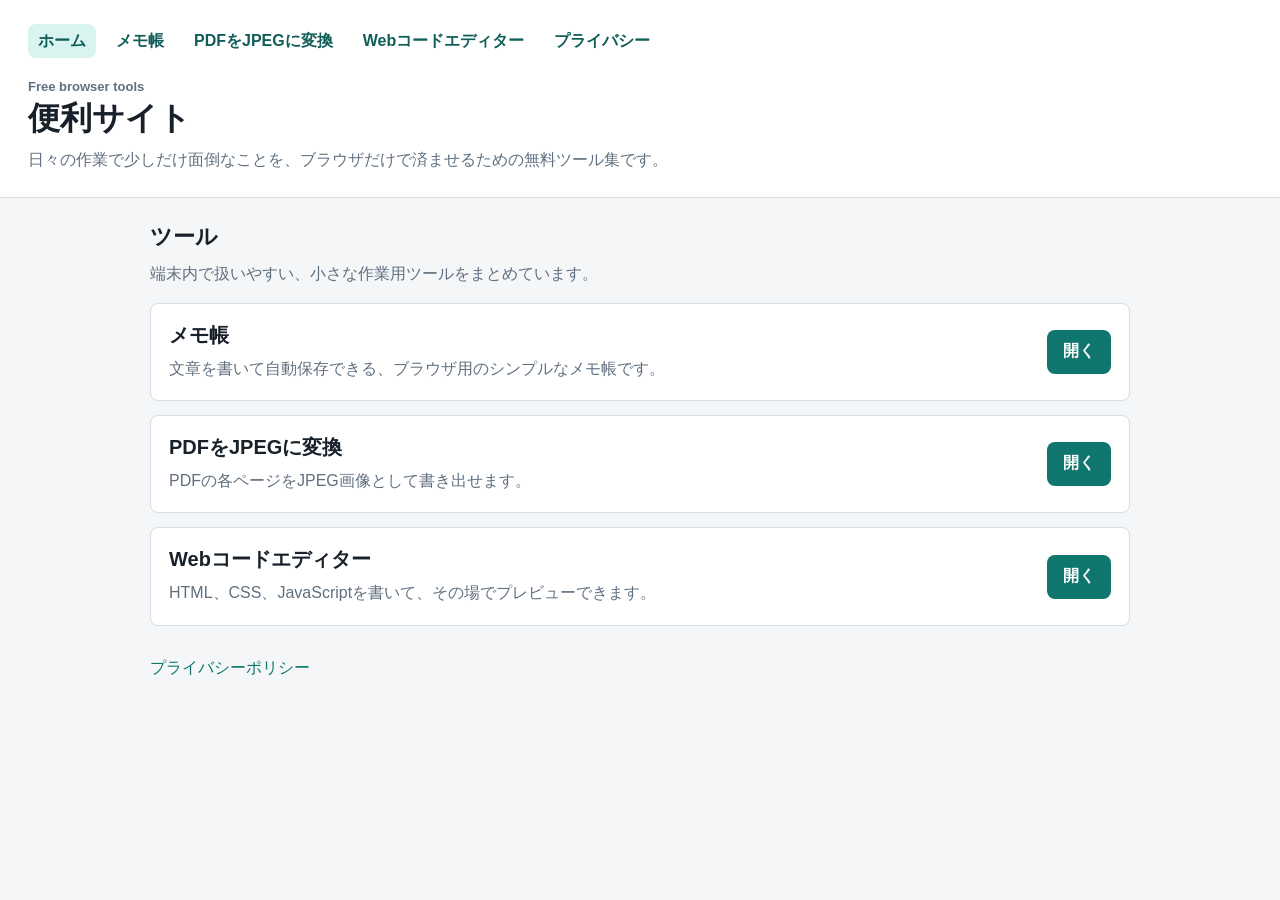
==== index.html @ e716a72b "Improve site tools and add code editor" ====
﻿<!doctype html>
<html lang="ja">
<head>
  <meta charset="UTF-8" />
  <meta name="viewport" content="width=device-width, initial-scale=1.0" />
  <title>便利サイト | ブラウザで使える無料ツール集</title>
  <meta name="description" content="メモ帳、PDFをJPEGに変換、Webコードエディターをブラウザだけで使える無料サイトです。入力した内容やPDFは端末内で処理されます。" />
  <meta name="robots" content="index, follow" />
  <link rel="canonical" href="https://convenientfunction.com/" />

  <meta property="og:title" content="便利サイト | ブラウザで使える無料ツール集" />
  <meta property="og:description" content="自動保存メモ帳、PDFからJPEGへの変換、Webコードエディターをブラウザで手軽に使えます。" />
  <meta property="og:type" content="website" />
  <meta property="og:url" content="https://convenientfunction.com/" />
  <meta property="og:site_name" content="便利サイト" />
  <meta name="twitter:card" content="summary" />
  <meta name="theme-color" content="#0f766e" />

  <link rel="stylesheet" href="style.css" />
  <script async src="https://pagead2.googlesyndication.com/pagead/js/adsbygoogle.js?client=ca-pub-6659521652915815"
     crossorigin="anonymous"></script>

  <script type="application/ld+json">
  {
    "@context": "https://schema.org",
    "@type": "WebSite",
    "name": "便利サイト",
    "url": "https://convenientfunction.com/",
    "inLanguage": "ja",
    "description": "ブラウザで使える無料ツール集です。"
  }
  </script>
  <script type="application/ld+json">
  {
    "@context": "https://schema.org",
    "@type": "ItemList",
    "name": "便利サイトのツール",
    "itemListElement": [
      {
        "@type": "ListItem",
        "position": 1,
        "url": "https://convenientfunction.com/memo/",
        "name": "メモ帳"
      },
      {
        "@type": "ListItem",
        "position": 2,
        "url": "https://convenientfunction.com/pdf-to-jpeg.html",
        "name": "PDFをJPEGに変換"
      },
      {
        "@type": "ListItem",
        "position": 3,
        "url": "https://convenientfunction.com/code-editor.html",
        "name": "Webコードエディター"
      }
    ]
  }
  </script>
</head>
<body class="home-page">
  <aside class="ad-slot ad-rail ad-rail-left" aria-label="広告"></aside>
  <aside class="ad-slot ad-rail ad-rail-right" aria-label="広告"></aside>

  <header class="site-header">
    <nav class="site-nav" aria-label="主要ナビゲーション">
      <a href="./" aria-current="page">ホーム</a>
      <a href="memo/">メモ帳</a>
      <a href="pdf-to-jpeg.html">PDFをJPEGに変換</a>
      <a href="code-editor.html">Webコードエディター</a>
      <a href="privacy.html">プライバシー</a>
    </nav>

    <div class="ad-slot ad-top home-top-ad" aria-label="広告"></div>

    <div class="site-heading">
      <p class="eyebrow">Free browser tools</p>
      <h1>便利サイト</h1>
      <p>日々の作業で少しだけ面倒なことを、ブラウザだけで済ませるための無料ツール集です。</p>
    </div>
  </header>

  <main class="home-main">
    <section class="tool-list" aria-labelledby="tool-list-heading">
      <div class="section-heading">
        <h2 id="tool-list-heading">ツール</h2>
        <p>端末内で扱いやすい、小さな作業用ツールをまとめています。</p>
      </div>

      <article class="tool-card">
        <div>
          <h3>メモ帳</h3>
          <p>文章を書いて自動保存できる、ブラウザ用のシンプルなメモ帳です。</p>
        </div>
        <a class="button-link" href="memo/">開く</a>
      </article>

      <article class="tool-card">
        <div>
          <h3>PDFをJPEGに変換</h3>
          <p>PDFの各ページをJPEG画像として書き出せます。</p>
        </div>
        <a class="button-link" href="pdf-to-jpeg.html">開く</a>
      </article>

      <article class="tool-card">
        <div>
          <h3>Webコードエディター</h3>
          <p>HTML、CSS、JavaScriptを書いて、その場でプレビューできます。</p>
        </div>
        <a class="button-link" href="code-editor.html">開く</a>
      </article>
    </section>
  </main>

  <footer class="site-footer">
    <a href="privacy.html">プライバシーポリシー</a>
  </footer>
</body>
</html>
---- style.css ----
﻿* {
  box-sizing: border-box;
}

:root {
  color-scheme: light;
  --bg: #f4f6f8;
  --surface: #ffffff;
  --surface-soft: #f8fafc;
  --text: #18202a;
  --muted: #607080;
  --line: #d7dee8;
  --accent: #0f766e;
  --accent-dark: #115e59;
  --accent-soft: #d9f3ee;
  --danger: #b42318;
  --danger-dark: #8f1d14;
  --focus: rgba(15, 118, 110, 0.18);
}

body {
  margin: 0;
  min-height: 100vh;
  font-family: "Segoe UI", "Yu Gothic UI", "Hiragino Kaku Gothic ProN", Meiryo, sans-serif;
  color: var(--text);
  background: var(--bg);
  letter-spacing: 0;
}

a {
  color: var(--accent);
  text-decoration: none;
}

a:hover {
  text-decoration: underline;
}

button,
select,
input {
  font: inherit;
}

button,
.button-link {
  min-height: 44px;
  border: none;
  border-radius: 8px;
  padding: 11px 16px;
  cursor: pointer;
  background: var(--accent);
  color: #ffffff;
  font-weight: 700;
  transition: background 0.2s, transform 0.2s;
}

button:hover,
.button-link:hover {
  background: var(--accent-dark);
  transform: translateY(-1px);
  text-decoration: none;
}

button:disabled {
  background: #a8b3bd;
  cursor: not-allowed;
  transform: none;
}

button.delete {
  background: var(--danger);
}

button.delete:hover {
  background: var(--danger-dark);
}

button.delete:disabled {
  background: #c8b6b3;
}

select,
input,
.editor {
  width: 100%;
  border: 1px solid var(--line);
  border-radius: 8px;
  background: #ffffff;
  color: var(--text);
  outline: none;
}

select {
  padding: 11px 12px;
  cursor: pointer;
}

input {
  padding: 13px 14px;
  font-size: 20px;
  font-weight: 700;
}

input:focus,
.editor:focus,
select:focus,
button:focus-visible,
a:focus-visible {
  outline: none;
  border-color: var(--accent);
  box-shadow: 0 0 0 3px var(--focus);
}

.sr-only {
  position: absolute;
  width: 1px;
  height: 1px;
  padding: 0;
  margin: -1px;
  overflow: hidden;
  clip: rect(0, 0, 0, 0);
  white-space: nowrap;
  border: 0;
}

.site-header {
  padding: 24px 28px;
  background: var(--surface);
  border-bottom: 1px solid var(--line);
}

.site-header.compact {
  padding-bottom: 20px;
}

.site-nav {
  display: flex;
  flex-wrap: wrap;
  gap: 10px;
  margin-bottom: 18px;
}

.site-nav a {
  display: inline-flex;
  align-items: center;
  min-height: 34px;
  border-radius: 8px;
  padding: 6px 10px;
  color: var(--accent-dark);
  font-weight: 700;
}

.site-nav a[aria-current="page"] {
  background: var(--accent-soft);
}

.site-heading {
  max-width: 820px;
}

.eyebrow {
  margin: 0 0 6px;
  color: #4f46e5;
  font-size: 13px;
  font-weight: 700;
}

.site-heading h1 {
  margin: 0 0 8px;
  font-size: 32px;
  line-height: 1.25;
}

.site-heading p {
  margin: 0;
  color: var(--muted);
  line-height: 1.7;
}

.home-main,
.content-main,
.converter-main {
  width: min(980px, calc(100% - 32px));
  margin: 24px auto;
}

.home-main,
.converter-main {
  display: grid;
  gap: 18px;
}

.tool-list {
  display: grid;
  gap: 14px;
}

.section-heading h2,
.panel h2,
.text-section h2 {
  margin: 0 0 8px;
  font-size: 22px;
}

.section-heading p,
.text-section p {
  margin: 0;
  color: var(--muted);
  line-height: 1.8;
}

.tool-card,
.panel,
.result-card,
.text-section {
  border: 1px solid var(--line);
  border-radius: 8px;
  background: var(--surface);
  padding: 18px;
}

.tool-card {
  display: grid;
  grid-template-columns: minmax(0, 1fr) auto;
  gap: 16px;
  align-items: center;
}

.tool-card h3 {
  margin: 0 0 6px;
  font-size: 20px;
}

.tool-card p {
  margin: 0;
  color: var(--muted);
  line-height: 1.7;
}

.site-footer {
  width: min(980px, calc(100% - 32px));
  margin: 0 auto;
  padding: 8px 0 28px;
  color: var(--muted);
}

.memo-page {
  display: grid;
  grid-template-columns: 320px minmax(0, 1fr);
  grid-template-rows: auto 1fr;
}

.memo-page .site-header {
  grid-column: 1 / -1;
}

.memo-sidebar {
  background: var(--surface);
  border-right: 1px solid var(--line);
  padding: 20px;
  overflow-y: auto;
}

.memo-main {
  padding: 28px;
  display: flex;
  flex-direction: column;
  gap: 14px;
  background: var(--surface-soft);
}

.app-title {
  margin: 0 0 18px;
  font-size: 24px;
}

.memo-sidebar h3 {
  margin: 22px 0 8px;
  font-size: 14px;
  color: var(--muted);
}

.side-actions,
.toolbar,
.actions,
.top-row {
  display: flex;
  align-items: center;
  gap: 10px;
}

.side-actions {
  flex-direction: column;
  align-items: stretch;
}

.top-row {
  align-items: stretch;
}

.top-row input {
  flex: 1;
}

.top-row select {
  width: 180px;
}

.folder,
.note {
  padding: 12px;
  border-radius: 8px;
  cursor: pointer;
  margin-top: 8px;
  background: #f1f5f9;
  border: 1px solid transparent;
  transition: background 0.2s, border-color 0.2s;
}

.folder:hover,
.note:hover {
  background: #e7eef6;
}

.folder.active,
.note.active {
  background: var(--accent-soft);
  border-color: var(--accent);
  font-weight: 700;
}

.note-header {
  display: flex;
  align-items: center;
  justify-content: space-between;
  gap: 8px;
}

.note-title {
  flex: 1;
  min-width: 0;
  font-weight: 700;
  overflow: hidden;
  text-overflow: ellipsis;
  white-space: nowrap;
}

.note-folder-select {
  width: 110px;
  flex-shrink: 0;
  min-height: 32px;
  padding: 6px 8px;
  font-size: 12px;
}

.editor {
  flex: 1;
  min-height: 400px;
  padding: 14px;
  font-size: 16px;
  line-height: 1.8;
  overflow-y: auto;
}

.editor:empty::before {
  content: attr(data-placeholder);
  color: #93a0ad;
}

.editor img {
  display: block;
  max-width: 100%;
  max-height: 320px;
  margin: 12px 0;
  border-radius: 8px;
  border: 1px solid var(--line);
}

.counter,
#status,
.status {
  color: var(--muted);
  font-size: 14px;
}

.counter {
  margin: 0;
  text-align: right;
}

.converter-panel {
  display: grid;
  gap: 14px;
}

.drop-area {
  display: grid;
  place-items: center;
  min-height: 190px;
  border: 2px dashed #8abbb5;
  border-radius: 8px;
  background: #f8fafc;
  text-align: center;
  padding: 24px;
  transition: background 0.2s, border-color 0.2s;
}

.drop-area.dragover {
  background: var(--accent-soft);
  border-color: var(--accent);
}

.drop-area strong {
  display: block;
  margin-bottom: 8px;
  font-size: 20px;
}

.drop-area span {
  color: var(--muted);
  line-height: 1.7;
}

input[type="file"] {
  display: none;
}

.controls {
  display: grid;
  grid-template-columns: repeat(3, minmax(0, 1fr));
  gap: 12px;
}

.controls label {
  display: grid;
  gap: 6px;
  color: var(--muted);
  font-weight: 700;
}

.status {
  margin: 0;
  line-height: 1.7;
}

.results {
  display: grid;
  gap: 14px;
}

.result-card {
  display: grid;
  grid-template-columns: 160px minmax(0, 1fr) auto;
  align-items: center;
  gap: 16px;
}

.result-card img {
  width: 160px;
  max-height: 220px;
  object-fit: contain;
  border: 1px solid var(--line);
  border-radius: 8px;
  background: var(--surface-soft);
}

.result-card h2 {
  margin: 0 0 6px;
  font-size: 18px;
}

.result-card p {
  margin: 0;
  color: var(--muted);
  font-size: 14px;
  line-height: 1.6;
}

.download-all {
  justify-self: start;
}

canvas {
  display: none;
}

.content-main {
  display: grid;
  gap: 14px;
}

.text-section p + p {
  margin-top: 10px;
}

.code-editor-main {
  width: min(1440px, calc(100% - 32px));
  min-height: calc(100vh - 190px);
  margin: 24px auto;
  display: grid;
  grid-template-columns: minmax(420px, 0.95fr) minmax(420px, 1.05fr);
  gap: 16px;
}

.code-workspace,
.preview-panel {
  min-width: 0;
}

.code-toolbar,
.preview-toolbar,
.console-header {
  display: flex;
  align-items: center;
  justify-content: space-between;
  gap: 12px;
}

.code-toolbar {
  margin-bottom: 12px;
  border: 1px solid var(--line);
  border-radius: 8px;
  background: var(--surface);
  padding: 12px;
}

.toggle-control {
  display: inline-flex;
  align-items: center;
  gap: 8px;
  min-height: 40px;
  color: var(--muted);
  font-weight: 700;
}

.toggle-control input {
  width: auto;
}

.code-actions {
  display: flex;
  flex-wrap: wrap;
  gap: 8px;
  justify-content: flex-end;
}

.secondary-button {
  background: #e2e8f0;
  color: var(--text);
}

.secondary-button:hover {
  background: #cbd5e1;
}

.code-editor-grid {
  display: grid;
  grid-template-rows: repeat(3, minmax(180px, 1fr));
  gap: 12px;
  min-height: 620px;
  height: calc(100vh - 280px);
}

.code-panel,
.preview-panel,
.console-panel {
  border: 1px solid var(--line);
  border-radius: 8px;
  background: var(--surface);
}

.code-panel,
.preview-panel {
  display: flex;
  min-height: 0;
  overflow: hidden;
}

.code-panel {
  flex-direction: column;
}

.code-panel-header {
  min-height: 40px;
  border-bottom: 1px solid var(--line);
  background: var(--surface-soft);
  padding: 9px 12px;
}

.code-panel-header h2,
.preview-toolbar h2,
.console-header h3 {
  margin: 0;
  font-size: 15px;
}

.html-accent {
  border-left: 5px solid #e34c26;
}

.css-accent {
  border-left: 5px solid #264de4;
}

.js-accent {
  border-left: 5px solid #f0db4f;
}

.code-panel textarea {
  flex: 1;
  width: 100%;
  min-height: 0;
  border: none;
  outline: none;
  resize: none;
  padding: 14px;
  background: #0f172a;
  color: #e2e8f0;
  font-family: "SFMono-Regular", Consolas, "Liberation Mono", monospace;
  font-size: 14px;
  line-height: 1.6;
  tab-size: 2;
}

.preview-panel {
  flex-direction: column;
}

.preview-toolbar {
  min-height: 52px;
  border-bottom: 1px solid var(--line);
  background: var(--surface);
  padding: 10px 12px;
}

.preview-actions {
  display: flex;
  align-items: center;
  gap: 10px;
}

.editor-status {
  color: var(--muted);
  font-size: 14px;
}

.preview-panel iframe {
  flex: 1;
  width: 100%;
  min-height: 360px;
  border: none;
  background: #ffffff;
}

.console-panel {
  margin: 12px;
  overflow: hidden;
}

.console-header {
  min-height: 42px;
  border-bottom: 1px solid var(--line);
  background: var(--surface-soft);
  padding: 8px 10px;
}

.console-header button {
  min-height: 34px;
  padding: 7px 12px;
}

#consoleOutput {
  min-height: 96px;
  max-height: 160px;
  margin: 0;
  overflow: auto;
  padding: 12px;
  background: #0f172a;
  color: #dbeafe;
  font-family: "SFMono-Regular", Consolas, "Liberation Mono", monospace;
  font-size: 13px;
  line-height: 1.6;
  white-space: pre-wrap;
}

@media (max-width: 1080px) {
  .code-editor-main {
    grid-template-columns: 1fr;
  }

  .code-editor-grid {
    height: auto;
    min-height: 0;
    grid-template-rows: repeat(3, 250px);
  }

  .preview-panel {
    min-height: 560px;
  }
}


.ad-slot {
  display: block;
  overflow: hidden;
  background: transparent;
}

.ad-top {
  min-height: 90px;
}

.home-top-ad {
  display: none;
}

.ad-rail {
  display: none;
}

.memo-bottom-ad {
  width: min(970px, 100%);
  min-height: 90px;
  margin: 8px auto 0;
}

@media (min-width: 1180px) {
  .site-header {
    position: relative;
  }

  .home-top-ad {
    display: block;
    position: absolute;
    top: 14px;
    left: min(50vw, 820px);
    width: min(728px, calc(100vw - min(50vw, 820px) - 28px));
    height: 90px;
  }
}

@media (min-width: 1560px) {
  .home-page .ad-rail,
  .tool-page .ad-rail {
    display: block;
    position: fixed;
    top: 292px;
    bottom: 24px;
    width: clamp(180px, calc((100vw - 1080px) / 2 - 40px), 300px);
  }

  .ad-rail-left {
    left: 24px;
  }

  .ad-rail-right {
    right: 24px;
  }
}

@media (max-width: 760px) {
  .site-header {
    padding: 20px 16px;
  }

  .site-heading h1 {
    font-size: 26px;
  }

  .tool-card {
    grid-template-columns: 1fr;
    align-items: stretch;
  }

  .button-link {
    display: inline-flex;
    align-items: center;
    justify-content: center;
  }

  .memo-page {
    grid-template-columns: 1fr;
    grid-template-rows: auto 300px 1fr;
  }

  .memo-sidebar {
    border-right: none;
    border-bottom: 1px solid var(--line);
  }

  .memo-main {
    padding: 16px;
  }

  .top-row,
  .toolbar,
  .actions {
    flex-direction: column;
    align-items: stretch;
  }

  .top-row select,
  .note-folder-select {
    width: 100%;
  }

  .controls {
    grid-template-columns: 1fr;
  }

  .result-card {
    grid-template-columns: 1fr;
  }

  .result-card img {
    width: 100%;
  }

  .code-editor-main {
    width: min(100% - 24px, 100%);
    margin: 16px auto;
  }

  .code-toolbar,
  .preview-toolbar,
  .console-header {
    align-items: stretch;
    flex-direction: column;
  }

  .code-actions,
  .preview-actions {
    display: grid;
    grid-template-columns: 1fr 1fr;
    width: 100%;
  }

  .toggle-control,
  .editor-status {
    width: 100%;
  }

  .code-editor-grid {
    grid-template-rows: repeat(3, 240px);
  }

  .preview-panel {
    min-height: 520px;
  }
}
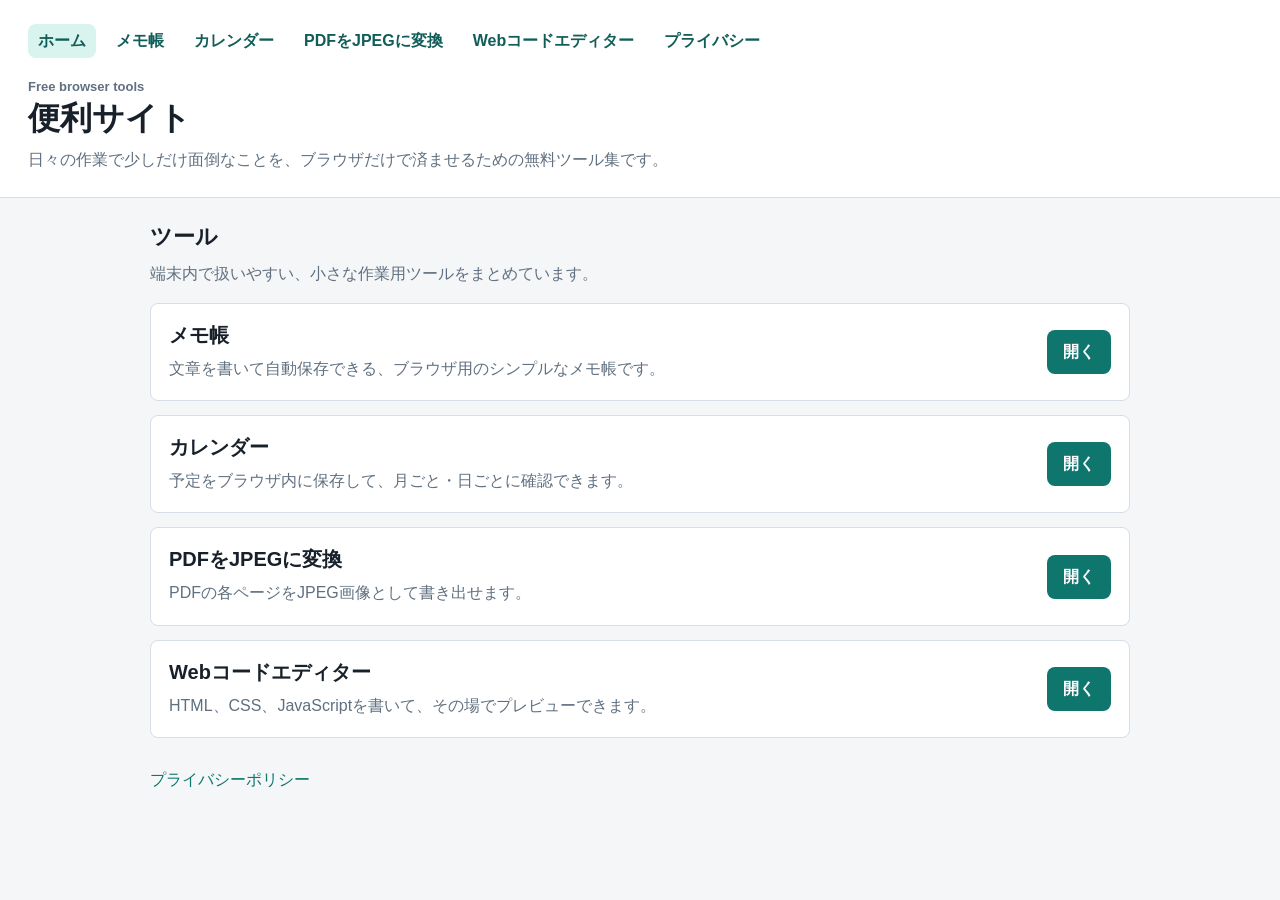
==== commit 1911d790: "Add browser calendar tool" ====
--- a/index.html
+++ b/index.html
@@ -4,12 +4,12 @@
   <meta charset="UTF-8" />
   <meta name="viewport" content="width=device-width, initial-scale=1.0" />
   <title>便利サイト | ブラウザで使える無料ツール集</title>
-  <meta name="description" content="メモ帳、PDFをJPEGに変換、Webコードエディターをブラウザだけで使える無料サイトです。入力した内容やPDFは端末内で処理されます。" />
+  <meta name="description" content="メモ帳、カレンダー、PDFをJPEGに変換、Webコードエディターをブラウザだけで使える無料サイトです。入力した内容やPDFは端末内で処理されます。" />
   <meta name="robots" content="index, follow" />
   <link rel="canonical" href="https://convenientfunction.com/" />
 
   <meta property="og:title" content="便利サイト | ブラウザで使える無料ツール集" />
-  <meta property="og:description" content="自動保存メモ帳、PDFからJPEGへの変換、Webコードエディターをブラウザで手軽に使えます。" />
+  <meta property="og:description" content="自動保存メモ帳、予定カレンダー、PDFからJPEGへの変換、Webコードエディターをブラウザで手軽に使えます。" />
   <meta property="og:type" content="website" />
   <meta property="og:url" content="https://convenientfunction.com/" />
   <meta property="og:site_name" content="便利サイト" />
@@ -45,12 +45,18 @@
       {
         "@type": "ListItem",
         "position": 2,
+        "url": "https://convenientfunction.com/calendar.html",
+        "name": "カレンダー"
+      },
+      {
+        "@type": "ListItem",
+        "position": 3,
         "url": "https://convenientfunction.com/pdf-to-jpeg.html",
         "name": "PDFをJPEGに変換"
       },
       {
         "@type": "ListItem",
-        "position": 3,
+        "position": 4,
         "url": "https://convenientfunction.com/code-editor.html",
         "name": "Webコードエディター"
       }
@@ -66,6 +72,7 @@
     <nav class="site-nav" aria-label="主要ナビゲーション">
       <a href="./" aria-current="page">ホーム</a>
       <a href="memo/">メモ帳</a>
+      <a href="calendar.html">カレンダー</a>
       <a href="pdf-to-jpeg.html">PDFをJPEGに変換</a>
       <a href="code-editor.html">Webコードエディター</a>
       <a href="privacy.html">プライバシー</a>
@@ -97,6 +104,14 @@
 
       <article class="tool-card">
         <div>
+          <h3>カレンダー</h3>
+          <p>予定をブラウザ内に保存して、月ごと・日ごとに確認できます。</p>
+        </div>
+        <a class="button-link" href="calendar.html">開く</a>
+      </article>
+
+      <article class="tool-card">
+        <div>
           <h3>PDFをJPEGに変換</h3>
           <p>PDFの各ページをJPEG画像として書き出せます。</p>
         </div>
--- a/style.css
+++ b/style.css
@@ -1,5 +1,9 @@
-﻿* {
+* {
   box-sizing: border-box;
+}
+
+html {
+  -webkit-text-size-adjust: 100%;
 }
 
 :root {
@@ -25,6 +29,7 @@
   color: var(--text);
   background: var(--bg);
   letter-spacing: 0;
+  overflow-x: hidden;
 }
 
 a {
@@ -40,6 +45,7 @@
 select,
 input {
   font: inherit;
+  min-width: 0;
 }
 
 button,
@@ -52,6 +58,8 @@
   background: var(--accent);
   color: #ffffff;
   font-weight: 700;
+  line-height: 1.35;
+  text-align: center;
   transition: background 0.2s, transform 0.2s;
 }
 
@@ -180,13 +188,15 @@
 
 .home-main,
 .content-main,
-.converter-main {
+.converter-main,
+.calendar-main {
   width: min(980px, calc(100% - 32px));
   margin: 24px auto;
 }
 
 .home-main,
-.converter-main {
+.converter-main,
+.calendar-main {
   display: grid;
   gap: 18px;
 }
@@ -288,6 +298,10 @@
   display: flex;
   align-items: center;
   gap: 10px;
+}
+
+.toolbar {
+  flex-wrap: wrap;
 }
 
 .side-actions {
@@ -377,6 +391,24 @@
   border: 1px solid var(--line);
 }
 
+.memo-safety-note {
+  border: 1px solid #f0c36d;
+  border-radius: 8px;
+  background: #fff8e7;
+  color: #4d3b10;
+  padding: 12px 14px;
+}
+
+.memo-safety-note strong {
+  display: block;
+  margin-bottom: 4px;
+}
+
+.memo-safety-note p {
+  margin: 0;
+  line-height: 1.7;
+}
+
 .counter,
 #status,
 .status {
@@ -439,6 +471,23 @@
   font-weight: 700;
 }
 
+.button-row {
+  display: grid;
+  grid-template-columns: minmax(0, 1fr) auto;
+  gap: 8px;
+}
+
+.button-row button {
+  width: 100%;
+}
+
+.tool-note {
+  margin: -2px 0 0;
+  color: var(--muted);
+  font-size: 14px;
+  line-height: 1.7;
+}
+
 .status {
   margin: 0;
   line-height: 1.7;
@@ -492,6 +541,205 @@
 
 .text-section p + p {
   margin-top: 10px;
+}
+
+.calendar-panel,
+.day-panel {
+  display: grid;
+  gap: 14px;
+}
+
+.calendar-toolbar,
+.day-panel-header {
+  display: flex;
+  align-items: center;
+  justify-content: space-between;
+  gap: 14px;
+}
+
+.calendar-toolbar h2,
+.day-panel-header h2 {
+  margin: 0;
+}
+
+.calendar-nav-actions,
+.event-actions {
+  display: flex;
+  flex-wrap: wrap;
+  gap: 8px;
+  justify-content: flex-end;
+}
+
+.calendar-grid {
+  display: grid;
+  grid-template-columns: repeat(7, minmax(0, 1fr));
+}
+
+.calendar-weekdays {
+  border: 1px solid var(--line);
+  border-bottom: none;
+  border-radius: 8px 8px 0 0;
+  overflow: hidden;
+  background: var(--surface-soft);
+}
+
+.calendar-weekdays div {
+  min-height: 38px;
+  padding: 10px 6px;
+  color: var(--muted);
+  font-size: 13px;
+  font-weight: 700;
+  text-align: center;
+}
+
+.calendar-days {
+  border-top: 1px solid var(--line);
+  border-left: 1px solid var(--line);
+}
+
+.calendar-day {
+  position: relative;
+  display: grid;
+  align-content: start;
+  gap: 8px;
+  min-height: 96px;
+  border: none;
+  border-right: 1px solid var(--line);
+  border-bottom: 1px solid var(--line);
+  border-radius: 0;
+  background: #ffffff;
+  color: var(--text);
+  padding: 10px;
+  text-align: left;
+  transform: none;
+}
+
+.calendar-day:hover {
+  background: #eef7f5;
+  transform: none;
+}
+
+.calendar-day.empty {
+  background: var(--surface-soft);
+  cursor: default;
+}
+
+.calendar-day.today {
+  background: #ecfeff;
+}
+
+.calendar-day.selected {
+  outline: 3px solid var(--focus);
+  outline-offset: -3px;
+  background: var(--accent-soft);
+}
+
+.calendar-day-number {
+  font-size: 18px;
+  font-weight: 800;
+}
+
+.calendar-event-marker {
+  min-height: 20px;
+  width: max-content;
+  max-width: 100%;
+  border-radius: 999px;
+  background: #dbeafe;
+  color: #1e3a8a;
+  padding: 2px 8px;
+  font-size: 12px;
+  font-weight: 700;
+  overflow: hidden;
+  text-overflow: ellipsis;
+  white-space: nowrap;
+}
+
+.event-form {
+  display: grid;
+  grid-template-columns: minmax(140px, 0.8fr) minmax(120px, 0.6fr) minmax(220px, 1.4fr) minmax(140px, 0.8fr);
+  gap: 12px;
+}
+
+.event-form label {
+  display: grid;
+  gap: 6px;
+  color: var(--muted);
+  font-weight: 700;
+}
+
+.event-form textarea {
+  width: 100%;
+  min-height: 96px;
+  border: 1px solid var(--line);
+  border-radius: 8px;
+  padding: 12px 14px;
+  color: var(--text);
+  font: inherit;
+  resize: vertical;
+  outline: none;
+}
+
+.event-form textarea:focus {
+  border-color: var(--accent);
+  box-shadow: 0 0 0 3px var(--focus);
+}
+
+.event-note-field,
+.event-actions {
+  grid-column: 1 / -1;
+}
+
+.event-list {
+  display: grid;
+  gap: 10px;
+}
+
+.empty-events {
+  margin: 0;
+  color: var(--muted);
+  line-height: 1.7;
+}
+
+.event-item {
+  display: grid;
+  grid-template-columns: minmax(0, 1fr) auto;
+  gap: 12px;
+  align-items: center;
+  border: 1px solid var(--line);
+  border-left: 5px solid var(--accent);
+  border-radius: 8px;
+  background: var(--surface-soft);
+  padding: 12px;
+}
+
+.event-item.personal {
+  border-left-color: #4f46e5;
+}
+
+.event-item.important {
+  border-left-color: var(--danger);
+}
+
+.event-item.other {
+  border-left-color: #64748b;
+}
+
+.event-item h3 {
+  margin: 0 0 4px;
+  font-size: 17px;
+  overflow-wrap: anywhere;
+}
+
+.event-item p {
+  margin: 0;
+  color: var(--muted);
+  font-size: 14px;
+  line-height: 1.6;
+}
+
+.event-note {
+  margin-top: 6px !important;
+  overflow-wrap: anywhere;
 }
 
 .code-editor-main {
@@ -764,13 +1012,83 @@
     padding: 20px 16px;
   }
 
+  .site-nav {
+    gap: 8px;
+    margin-bottom: 14px;
+  }
+
+  .site-nav a {
+    flex: 1 1 calc(50% - 8px);
+    justify-content: center;
+    min-height: 40px;
+    padding: 7px 9px;
+    text-align: center;
+  }
+
   .site-heading h1 {
     font-size: 26px;
+  }
+
+  .home-main,
+  .content-main,
+  .converter-main,
+  .calendar-main,
+  .site-footer {
+    width: min(100% - 24px, 980px);
+    margin-top: 16px;
+  }
+
+  .tool-card,
+  .panel,
+  .result-card,
+  .text-section {
+    padding: 16px;
   }
 
   .tool-card {
     grid-template-columns: 1fr;
     align-items: stretch;
+  }
+
+  .calendar-toolbar,
+  .day-panel-header {
+    align-items: stretch;
+    flex-direction: column;
+  }
+
+  .calendar-nav-actions,
+  .event-actions {
+    display: grid;
+    grid-template-columns: repeat(3, minmax(0, 1fr));
+    width: 100%;
+  }
+
+  .calendar-day {
+    min-height: 76px;
+    padding: 8px;
+  }
+
+  .calendar-day-number {
+    font-size: 16px;
+  }
+
+  .calendar-event-marker {
+    padding-inline: 6px;
+    font-size: 11px;
+  }
+
+  .event-form {
+    grid-template-columns: 1fr 1fr;
+  }
+
+  .event-form label:nth-child(3),
+  .event-note-field,
+  .event-actions {
+    grid-column: 1 / -1;
+  }
+
+  .event-item {
+    grid-template-columns: 1fr;
   }
 
   .button-link {
@@ -781,16 +1099,26 @@
 
   .memo-page {
     grid-template-columns: 1fr;
-    grid-template-rows: auto 300px 1fr;
+    grid-template-rows: auto minmax(220px, 32vh) 1fr;
   }
 
   .memo-sidebar {
     border-right: none;
     border-bottom: 1px solid var(--line);
+    padding: 16px;
   }
 
   .memo-main {
     padding: 16px;
+  }
+
+  .app-title {
+    margin-bottom: 12px;
+    font-size: 22px;
+  }
+
+  .memo-sidebar h3 {
+    margin-top: 16px;
   }
 
   .top-row,
@@ -805,15 +1133,40 @@
     width: 100%;
   }
 
+  .editor {
+    min-height: 46vh;
+  }
+
+  .counter {
+    text-align: left;
+  }
+
   .controls {
     grid-template-columns: 1fr;
   }
 
+  .drop-area {
+    min-height: 160px;
+    padding: 20px;
+  }
+
+  .button-row {
+    grid-template-columns: 1fr;
+  }
+
+  .download-all {
+    width: 100%;
+  }
+
   .result-card {
     grid-template-columns: 1fr;
   }
 
   .result-card img {
+    width: 100%;
+  }
+
+  .result-card a button {
     width: 100%;
   }
 
@@ -829,6 +1182,10 @@
     flex-direction: column;
   }
 
+  .code-toolbar {
+    padding: 10px;
+  }
+
   .code-actions,
   .preview-actions {
     display: grid;
@@ -842,10 +1199,155 @@
   }
 
   .code-editor-grid {
-    grid-template-rows: repeat(3, 240px);
+    grid-template-rows: repeat(3, minmax(220px, 30vh));
   }
 
   .preview-panel {
-    min-height: 520px;
-  }
-}
+    min-height: 460px;
+  }
+
+  .console-panel {
+    margin: 10px;
+  }
+}
+
+@media (max-width: 480px) {
+  .site-header {
+    padding: 16px 12px;
+  }
+
+  .site-nav {
+    grid-template-columns: repeat(2, minmax(0, 1fr));
+    display: grid;
+  }
+
+  .site-nav a {
+    min-height: 42px;
+    padding: 8px 7px;
+    font-size: 14px;
+  }
+
+  .site-heading h1 {
+    font-size: 24px;
+  }
+
+  .site-heading p,
+  .section-heading p,
+  .tool-card p,
+  .text-section p,
+  .drop-area span,
+  .tool-note {
+    font-size: 14px;
+    line-height: 1.65;
+  }
+
+  .home-main,
+  .content-main,
+  .converter-main,
+  .calendar-main,
+  .site-footer,
+  .code-editor-main {
+    width: calc(100% - 20px);
+  }
+
+  .tool-card,
+  .panel,
+  .result-card,
+  .text-section {
+    padding: 14px;
+  }
+
+  .memo-page {
+    grid-template-rows: auto minmax(210px, 30vh) 1fr;
+  }
+
+  .memo-sidebar,
+  .memo-main {
+    padding: 12px;
+  }
+
+  input {
+    padding: 12px;
+    font-size: 18px;
+  }
+
+  button,
+  .button-link,
+  select {
+    width: 100%;
+  }
+
+  .calendar-weekdays div {
+    min-height: 32px;
+    padding: 8px 3px;
+    font-size: 12px;
+  }
+
+  .calendar-days {
+    gap: 4px;
+    border: none;
+  }
+
+  .calendar-day {
+    min-height: 64px;
+    border: 1px solid var(--line);
+    border-radius: 8px;
+    padding: 7px;
+  }
+
+  .calendar-day-number {
+    font-size: 15px;
+  }
+
+  .calendar-event-marker {
+    width: 100%;
+    padding: 2px 4px;
+    text-align: center;
+  }
+
+  .calendar-nav-actions,
+  .event-actions,
+  .event-form {
+    grid-template-columns: 1fr;
+  }
+
+  .note-header {
+    align-items: stretch;
+    flex-direction: column;
+  }
+
+  .editor {
+    min-height: 50vh;
+    padding: 12px;
+  }
+
+  .drop-area {
+    min-height: 140px;
+    padding: 16px;
+  }
+
+  .drop-area strong {
+    font-size: 18px;
+  }
+
+  .code-actions,
+  .preview-actions {
+    grid-template-columns: 1fr;
+  }
+
+  .code-editor-grid {
+    grid-template-rows: repeat(3, 210px);
+  }
+
+  .preview-panel {
+    min-height: 420px;
+  }
+
+  .console-panel {
+    margin: 8px;
+  }
+
+  #consoleOutput {
+    max-height: 140px;
+  }
+}
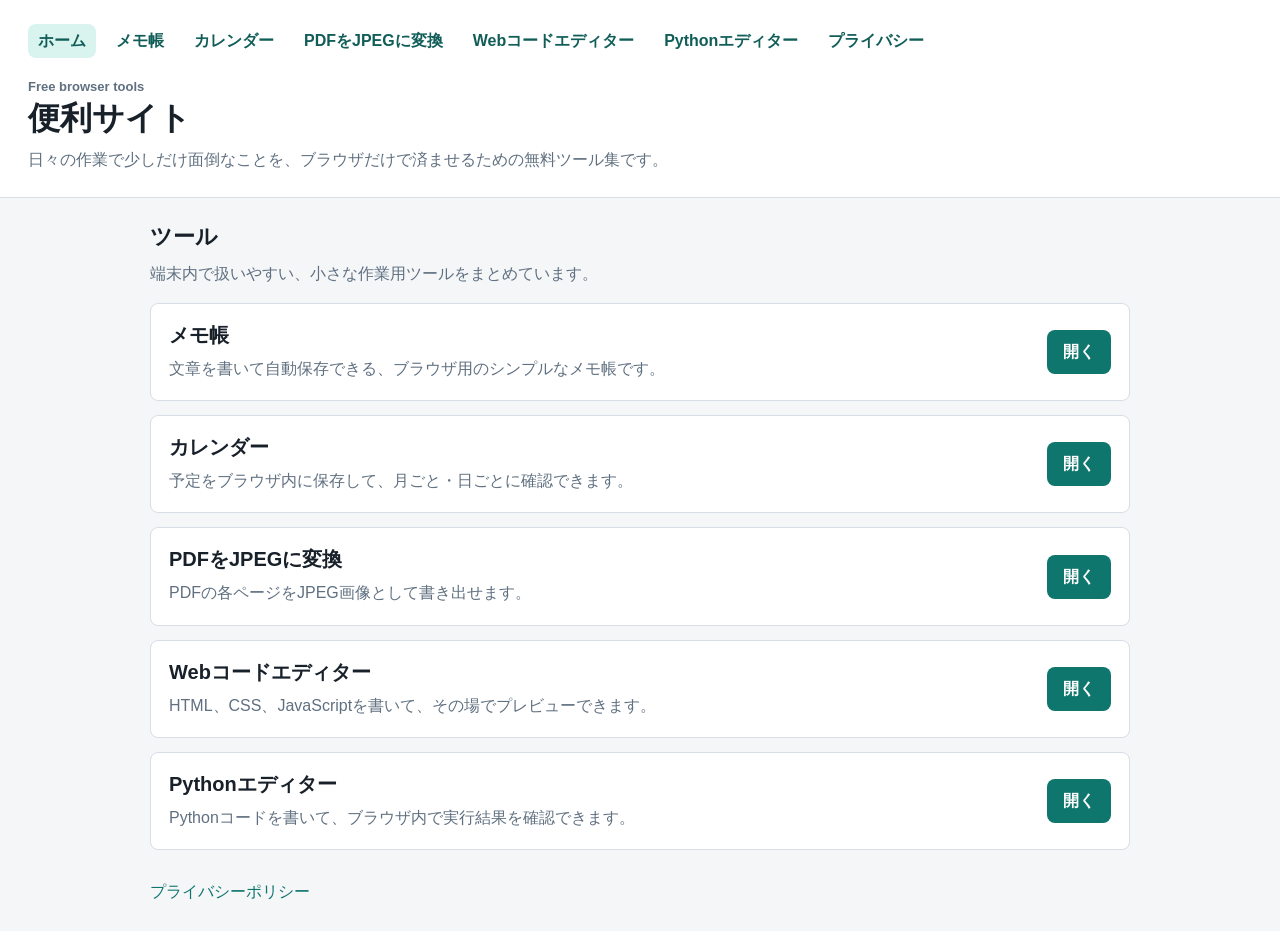
==== commit d63e64cb: "Add browser Python editor" ====
--- a/index.html
+++ b/index.html
@@ -4,18 +4,22 @@
   <meta charset="UTF-8" />
   <meta name="viewport" content="width=device-width, initial-scale=1.0" />
   <title>便利サイト | ブラウザで使える無料ツール集</title>
-  <meta name="description" content="メモ帳、カレンダー、PDFをJPEGに変換、Webコードエディターをブラウザだけで使える無料サイトです。入力した内容やPDFは端末内で処理されます。" />
+  <meta name="description" content="メモ帳、カレンダー、PDFをJPEGに変換、Webコードエディター、Pythonエディターをブラウザだけで使える無料サイトです。入力した内容やPDFは端末内で処理されます。" />
   <meta name="robots" content="index, follow" />
   <link rel="canonical" href="https://convenientfunction.com/" />
 
   <meta property="og:title" content="便利サイト | ブラウザで使える無料ツール集" />
-  <meta property="og:description" content="自動保存メモ帳、予定カレンダー、PDFからJPEGへの変換、Webコードエディターをブラウザで手軽に使えます。" />
+  <meta property="og:description" content="自動保存メモ帳、予定カレンダー、PDFからJPEGへの変換、Webコードエディター、Pythonエディターをブラウザで手軽に使えます。" />
   <meta property="og:type" content="website" />
   <meta property="og:url" content="https://convenientfunction.com/" />
   <meta property="og:site_name" content="便利サイト" />
   <meta name="twitter:card" content="summary" />
   <meta name="theme-color" content="#0f766e" />
 
+  <link rel="icon" href="favicon.ico" sizes="any" />
+  <link rel="icon" type="image/png" sizes="32x32" href="favicon-32x32.png" />
+  <link rel="apple-touch-icon" href="apple-touch-icon.png" />
+  <link rel="manifest" href="site.webmanifest" />
   <link rel="stylesheet" href="style.css" />
   <script async src="https://pagead2.googlesyndication.com/pagead/js/adsbygoogle.js?client=ca-pub-6659521652915815"
      crossorigin="anonymous"></script>
@@ -59,6 +63,12 @@
         "position": 4,
         "url": "https://convenientfunction.com/code-editor.html",
         "name": "Webコードエディター"
+      },
+      {
+        "@type": "ListItem",
+        "position": 5,
+        "url": "https://convenientfunction.com/python-editor.html",
+        "name": "Pythonエディター"
       }
     ]
   }
@@ -75,6 +85,7 @@
       <a href="calendar.html">カレンダー</a>
       <a href="pdf-to-jpeg.html">PDFをJPEGに変換</a>
       <a href="code-editor.html">Webコードエディター</a>
+      <a href="python-editor.html">Pythonエディター</a>
       <a href="privacy.html">プライバシー</a>
     </nav>
 
@@ -125,6 +136,14 @@
         </div>
         <a class="button-link" href="code-editor.html">開く</a>
       </article>
+
+      <article class="tool-card">
+        <div>
+          <h3>Pythonエディター</h3>
+          <p>Pythonコードを書いて、ブラウザ内で実行結果を確認できます。</p>
+        </div>
+        <a class="button-link" href="python-editor.html">開く</a>
+      </article>
     </section>
   </main>
 
--- a/style.css
+++ b/style.css
@@ -544,13 +544,15 @@
 }
 
 .calendar-panel,
-.day-panel {
+.day-panel,
+.google-sync-panel {
   display: grid;
   gap: 14px;
 }
 
 .calendar-toolbar,
-.day-panel-header {
+.day-panel-header,
+.google-sync-header {
   display: flex;
   align-items: center;
   justify-content: space-between;
@@ -558,16 +560,59 @@
 }
 
 .calendar-toolbar h2,
-.day-panel-header h2 {
+.day-panel-header h2,
+.google-sync-header h2 {
   margin: 0;
 }
 
 .calendar-nav-actions,
-.event-actions {
+.event-actions,
+.google-sync-actions {
   display: flex;
   flex-wrap: wrap;
   gap: 8px;
   justify-content: flex-end;
+}
+
+.google-settings {
+  display: grid;
+  grid-template-columns: minmax(280px, 1.4fr) minmax(180px, 0.8fr);
+  gap: 12px;
+}
+
+.google-settings label {
+  display: grid;
+  gap: 6px;
+  color: var(--muted);
+  font-weight: 700;
+}
+
+.google-sync-help {
+  border: 1px solid var(--line);
+  border-radius: 8px;
+  background: var(--surface-soft);
+  padding: 12px 14px;
+}
+
+.google-sync-help summary {
+  cursor: pointer;
+  color: var(--accent-dark);
+  font-weight: 700;
+}
+
+.google-sync-help ol {
+  margin: 10px 0 0;
+  padding-left: 22px;
+  color: var(--muted);
+  line-height: 1.7;
+}
+
+.google-sync-help code {
+  border-radius: 6px;
+  background: #e2e8f0;
+  color: var(--text);
+  padding: 1px 5px;
+  overflow-wrap: anywhere;
 }
 
 .calendar-grid {
@@ -740,6 +785,18 @@
 .event-note {
   margin-top: 6px !important;
   overflow-wrap: anywhere;
+}
+
+.event-sync-badge {
+  width: max-content;
+  max-width: 100%;
+  margin-top: 6px !important;
+  border-radius: 999px;
+  background: #dcfce7;
+  color: #166534 !important;
+  padding: 2px 8px;
+  font-size: 12px !important;
+  font-weight: 700;
 }
 
 .code-editor-main {
@@ -932,8 +989,81 @@
   white-space: pre-wrap;
 }
 
+.python-editor-main {
+  width: min(1440px, calc(100% - 32px));
+  min-height: calc(100vh - 190px);
+  margin: 24px auto;
+  display: grid;
+  grid-template-columns: minmax(420px, 1fr) minmax(360px, 0.8fr);
+  gap: 16px;
+}
+
+.python-editor-main .memo-safety-note {
+  grid-column: 1 / -1;
+}
+
+.python-workspace,
+.python-output-panel {
+  min-width: 0;
+}
+
+.python-code-panel {
+  min-height: calc(100vh - 360px);
+}
+
+.python-accent {
+  border-left: 5px solid #3776ab;
+}
+
+#pythonCode {
+  flex: 1;
+  width: 100%;
+  min-height: 520px;
+  border: none;
+  outline: none;
+  resize: vertical;
+  padding: 14px;
+  background: #0f172a;
+  color: #e2e8f0;
+  font-family: "SFMono-Regular", Consolas, "Liberation Mono", monospace;
+  font-size: 14px;
+  line-height: 1.6;
+  tab-size: 4;
+}
+
+.python-output-panel {
+  border: 1px solid var(--line);
+  border-radius: 8px;
+  background: var(--surface);
+  display: flex;
+  flex-direction: column;
+  overflow: hidden;
+}
+
+#pythonOutput {
+  flex: 1;
+  min-height: 520px;
+  margin: 0;
+  overflow: auto;
+  padding: 14px;
+  background: #0f172a;
+  color: #dbeafe;
+  font-family: "SFMono-Regular", Consolas, "Liberation Mono", monospace;
+  font-size: 14px;
+  line-height: 1.6;
+  white-space: pre-wrap;
+}
+
+.python-output-panel .tool-note {
+  border-top: 1px solid var(--line);
+  margin: 0;
+  padding: 12px;
+  background: var(--surface-soft);
+}
+
 @media (max-width: 1080px) {
-  .code-editor-main {
+  .code-editor-main,
+  .python-editor-main {
     grid-template-columns: 1fr;
   }
 
@@ -945,6 +1075,12 @@
 
   .preview-panel {
     min-height: 560px;
+  }
+
+  .python-code-panel,
+  #pythonCode,
+  #pythonOutput {
+    min-height: 360px;
   }
 }
 
@@ -1051,16 +1187,22 @@
   }
 
   .calendar-toolbar,
-  .day-panel-header {
+  .day-panel-header,
+  .google-sync-header {
     align-items: stretch;
     flex-direction: column;
   }
 
   .calendar-nav-actions,
-  .event-actions {
+  .event-actions,
+  .google-sync-actions {
     display: grid;
     grid-template-columns: repeat(3, minmax(0, 1fr));
     width: 100%;
+  }
+
+  .google-settings {
+    grid-template-columns: 1fr;
   }
 
   .calendar-day {
@@ -1170,7 +1312,8 @@
     width: 100%;
   }
 
-  .code-editor-main {
+  .code-editor-main,
+  .python-editor-main {
     width: min(100% - 24px, 100%);
     margin: 16px auto;
   }
@@ -1208,6 +1351,12 @@
 
   .console-panel {
     margin: 10px;
+  }
+
+  .python-code-panel,
+  #pythonCode,
+  #pythonOutput {
+    min-height: 320px;
   }
 }
 
@@ -1246,7 +1395,8 @@
   .converter-main,
   .calendar-main,
   .site-footer,
-  .code-editor-main {
+  .code-editor-main,
+  .python-editor-main {
     width: calc(100% - 20px);
   }
 
@@ -1307,6 +1457,7 @@
 
   .calendar-nav-actions,
   .event-actions,
+  .google-sync-actions,
   .event-form {
     grid-template-columns: 1fr;
   }
@@ -1350,4 +1501,10 @@
   #consoleOutput {
     max-height: 140px;
   }
-}
+
+  .python-code-panel,
+  #pythonCode,
+  #pythonOutput {
+    min-height: 280px;
+  }
+}
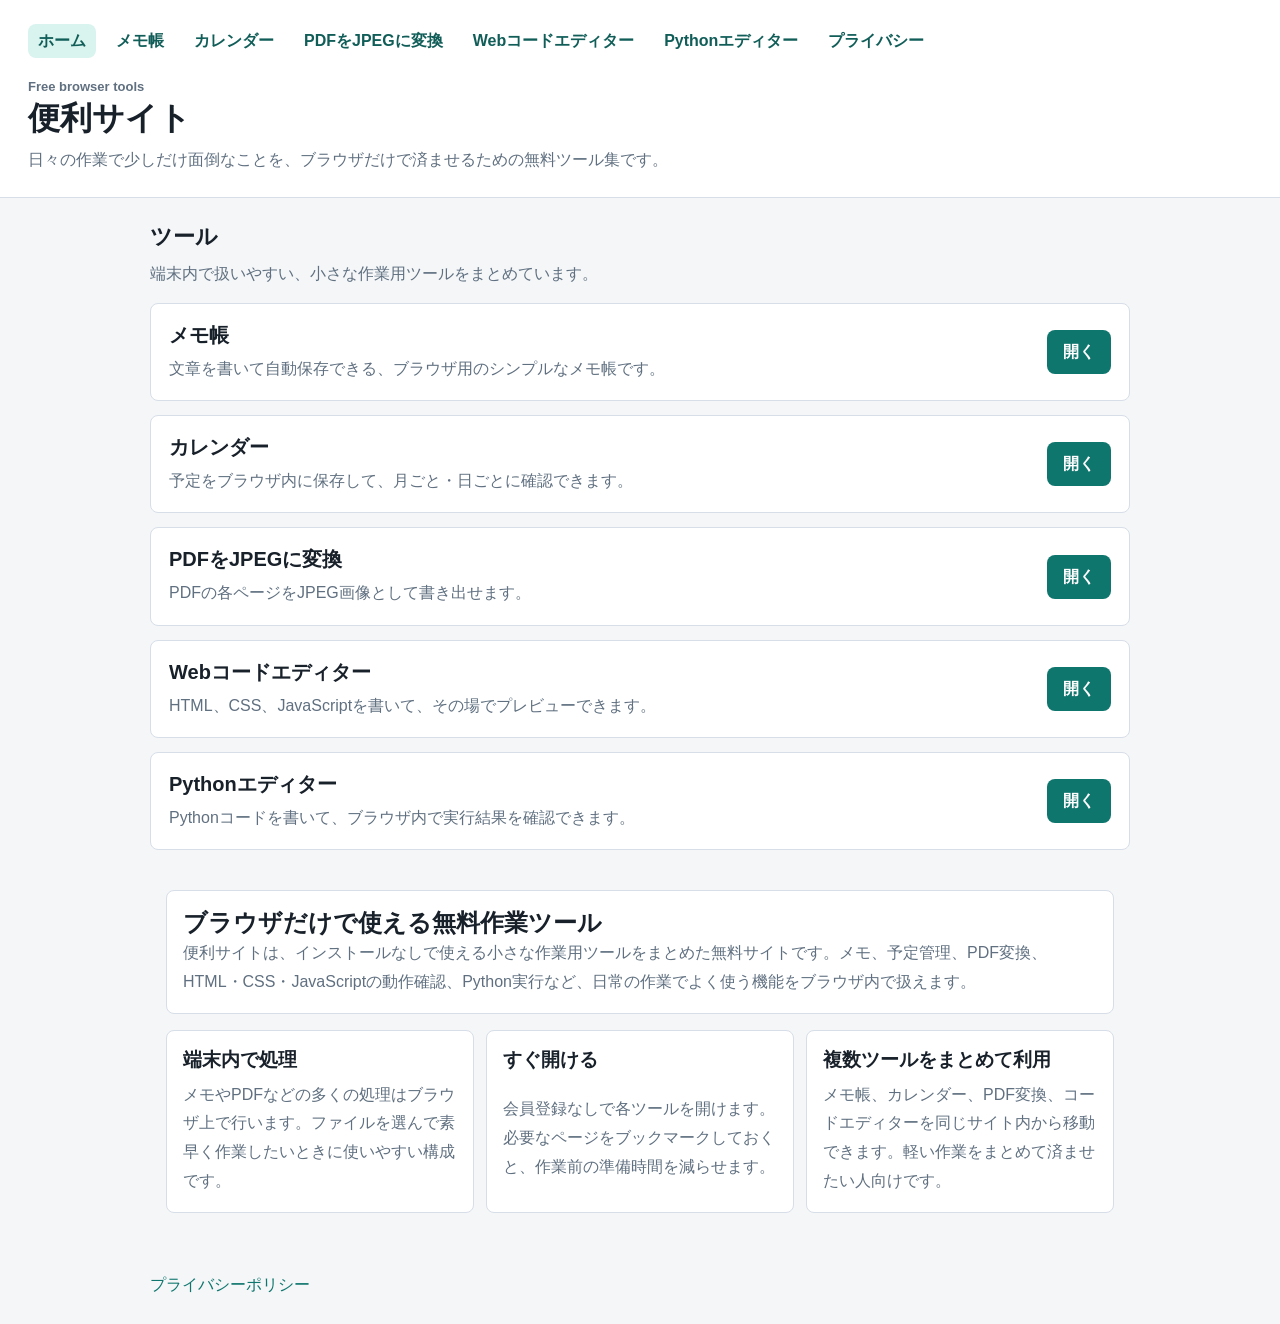
==== commit a082e896: "Improve search content and structured data" ====
--- a/index.html
+++ b/index.html
@@ -31,7 +31,22 @@
     "name": "便利サイト",
     "url": "https://convenientfunction.com/",
     "inLanguage": "ja",
-    "description": "ブラウザで使える無料ツール集です。"
+    "description": "ブラウザで使える無料ツール集です。",
+    "publisher": {
+      "@type": "Organization",
+      "name": "便利サイト",
+      "url": "https://convenientfunction.com/",
+      "logo": "https://convenientfunction.com/android-chrome-192x192.png"
+    }
+  }
+  </script>
+  <script type="application/ld+json">
+  {
+    "@context": "https://schema.org",
+    "@type": "Organization",
+    "name": "便利サイト",
+    "url": "https://convenientfunction.com/",
+    "logo": "https://convenientfunction.com/android-chrome-192x192.png"
   }
   </script>
   <script type="application/ld+json">
@@ -145,6 +160,28 @@
         <a class="button-link" href="python-editor.html">開く</a>
       </article>
     </section>
+
+    <section class="seo-content" aria-labelledby="browser-tools-heading">
+      <div class="seo-summary">
+        <h2 id="browser-tools-heading">ブラウザだけで使える無料作業ツール</h2>
+        <p>便利サイトは、インストールなしで使える小さな作業用ツールをまとめた無料サイトです。メモ、予定管理、PDF変換、HTML・CSS・JavaScriptの動作確認、Python実行など、日常の作業でよく使う機能をブラウザ内で扱えます。</p>
+      </div>
+
+      <div class="seo-grid" aria-label="便利サイトの特徴">
+        <article>
+          <h3>端末内で処理</h3>
+          <p>メモやPDFなどの多くの処理はブラウザ上で行います。ファイルを選んで素早く作業したいときに使いやすい構成です。</p>
+        </article>
+        <article>
+          <h3>すぐ開ける</h3>
+          <p>会員登録なしで各ツールを開けます。必要なページをブックマークしておくと、作業前の準備時間を減らせます。</p>
+        </article>
+        <article>
+          <h3>複数ツールをまとめて利用</h3>
+          <p>メモ帳、カレンダー、PDF変換、コードエディターを同じサイト内から移動できます。軽い作業をまとめて済ませたい人向けです。</p>
+        </article>
+      </div>
+    </section>
   </main>
 
   <footer class="site-footer">
--- a/style.css
+++ b/style.css
@@ -255,6 +255,70 @@
   color: var(--muted);
 }
 
+.seo-content {
+  width: min(980px, calc(100% - 32px));
+  margin: 22px auto 30px;
+  display: grid;
+  gap: 16px;
+}
+
+.seo-content h2,
+.seo-content h3 {
+  margin: 0;
+}
+
+.seo-content p {
+  margin: 0;
+  color: var(--muted);
+  line-height: 1.8;
+}
+
+.seo-content ul,
+.seo-content ol {
+  margin: 0;
+  padding-left: 22px;
+  color: var(--muted);
+  line-height: 1.8;
+}
+
+.seo-content li + li {
+  margin-top: 4px;
+}
+
+.seo-grid {
+  display: grid;
+  grid-template-columns: repeat(3, minmax(0, 1fr));
+  gap: 12px;
+}
+
+.seo-grid article,
+.seo-faq article,
+.seo-summary {
+  border: 1px solid var(--line);
+  border-radius: 8px;
+  background: var(--surface);
+  padding: 16px;
+}
+
+.seo-grid article {
+  display: grid;
+  gap: 8px;
+}
+
+.seo-faq {
+  display: grid;
+  gap: 10px;
+}
+
+.seo-faq article {
+  display: grid;
+  gap: 8px;
+}
+
+.memo-seo {
+  grid-column: 1 / -1;
+}
+
 .memo-page {
   display: grid;
   grid-template-columns: 320px minmax(0, 1fr);
@@ -990,16 +1054,50 @@
 }
 
 .python-editor-main {
-  width: min(1440px, calc(100% - 32px));
-  min-height: calc(100vh - 190px);
-  margin: 24px auto;
-  display: grid;
-  grid-template-columns: minmax(420px, 1fr) minmax(360px, 0.8fr);
-  gap: 16px;
+  width: min(1560px, calc(100% - 24px));
+  min-height: 0;
+  margin: 14px auto 18px;
+  display: grid;
+  grid-template-columns: minmax(0, 1.35fr) minmax(340px, 0.65fr);
+  grid-template-areas:
+    "note note"
+    "workspace output";
+  gap: 12px;
+  align-items: stretch;
+}
+
+.python-editor-page .site-header.compact {
+  padding: 18px 28px 16px;
+}
+
+.python-editor-page .site-nav {
+  margin-bottom: 12px;
+}
+
+.python-editor-page .site-heading h1 {
+  font-size: 30px;
+}
+
+.python-editor-page .site-heading p {
+  line-height: 1.5;
 }
 
 .python-editor-main .memo-safety-note {
-  grid-column: 1 / -1;
+  grid-area: note;
+  padding: 12px 16px;
+}
+
+.python-editor-main .memo-safety-note p {
+  line-height: 1.55;
+}
+
+.python-editor-page .code-toolbar {
+  margin-bottom: 10px;
+  padding: 10px 12px;
+}
+
+.python-editor-page .code-actions {
+  min-width: 0;
 }
 
 .python-workspace,
@@ -1007,8 +1105,14 @@
   min-width: 0;
 }
 
+.python-workspace {
+  grid-area: workspace;
+}
+
 .python-code-panel {
-  min-height: calc(100vh - 360px);
+  display: flex;
+  flex-direction: column;
+  min-height: auto;
 }
 
 .python-accent {
@@ -1016,22 +1120,118 @@
 }
 
 #pythonCode {
-  flex: 1;
   width: 100%;
-  min-height: 520px;
+  height: clamp(280px, calc(100vh - 520px), 460px);
+  min-height: 260px;
   border: none;
   outline: none;
   resize: vertical;
-  padding: 14px;
+  padding: 18px;
   background: #0f172a;
   color: #e2e8f0;
   font-family: "SFMono-Regular", Consolas, "Liberation Mono", monospace;
-  font-size: 14px;
-  line-height: 1.6;
+  font-size: 15px;
+  line-height: 1.75;
   tab-size: 4;
 }
 
+.python-code-panel .CodeMirror {
+  width: 100%;
+  height: clamp(280px, calc(100vh - 520px), 460px);
+  min-height: 260px;
+  background: #0f172a;
+  color: #e2e8f0;
+  font-family: "SFMono-Regular", Consolas, "Liberation Mono", monospace;
+  font-size: 15px;
+  line-height: 1.75;
+}
+
+.python-code-panel .CodeMirror-scroll {
+  min-height: 100%;
+  tab-size: 4;
+}
+
+.python-code-panel .CodeMirror-lines {
+  padding: 16px 0;
+}
+
+.python-code-panel .CodeMirror pre.CodeMirror-line,
+.python-code-panel .CodeMirror pre.CodeMirror-line-like {
+  padding: 0 18px;
+}
+
+.python-code-panel .CodeMirror-gutters {
+  background: #111827;
+  border-right: 1px solid rgba(148, 163, 184, 0.24);
+  color: #64748b;
+}
+
+.python-code-panel .CodeMirror-linenumber {
+  color: #64748b;
+}
+
+.python-code-panel .CodeMirror-cursor {
+  border-left-color: #ffffff;
+}
+
+.python-code-panel .CodeMirror-selected {
+  background: rgba(56, 189, 248, 0.28);
+}
+
+.python-code-panel .CodeMirror-activeline-background {
+  background: rgba(59, 130, 246, 0.12);
+}
+
+.python-code-panel .cm-keyword {
+  color: #c084fc;
+  font-weight: 700;
+}
+
+.python-code-panel .cm-def,
+.python-code-panel .cm-variable-2 {
+  color: #93c5fd;
+}
+
+.python-code-panel .cm-variable,
+.python-code-panel .cm-property {
+  color: #e2e8f0;
+}
+
+.python-code-panel .cm-builtin {
+  color: #67e8f9;
+}
+
+.python-code-panel .cm-string {
+  color: #86efac;
+}
+
+.python-code-panel .cm-number,
+.python-code-panel .cm-atom {
+  color: #fbbf24;
+}
+
+.python-code-panel .cm-comment {
+  color: #94a3b8;
+  font-style: italic;
+}
+
+.python-code-panel .cm-operator {
+  color: #f9a8d4;
+}
+
+.python-code-panel .cm-error {
+  color: #fecaca;
+  background: rgba(185, 28, 28, 0.25);
+}
+
+.python-fallback-textarea {
+  display: block;
+}
+
 .python-output-panel {
+  grid-area: output;
+  height: clamp(360px, calc(100vh - 420px), 560px);
+  min-height: 0;
   border: 1px solid var(--line);
   border-radius: 8px;
   background: var(--surface);
@@ -1042,7 +1242,8 @@
 
 #pythonOutput {
   flex: 1;
-  min-height: 520px;
+  min-height: 0;
+  max-height: none;
   margin: 0;
   overflow: auto;
   padding: 14px;
@@ -1051,6 +1252,7 @@
   font-family: "SFMono-Regular", Consolas, "Liberation Mono", monospace;
   font-size: 14px;
   line-height: 1.6;
+  overflow-wrap: anywhere;
   white-space: pre-wrap;
 }
 
@@ -1062,9 +1264,16 @@
 }
 
 @media (max-width: 1080px) {
-  .code-editor-main,
+  .code-editor-main {
+    grid-template-columns: 1fr;
+  }
+
   .python-editor-main {
     grid-template-columns: 1fr;
+    grid-template-areas:
+      "note"
+      "workspace"
+      "output";
   }
 
   .code-editor-grid {
@@ -1077,10 +1286,19 @@
     min-height: 560px;
   }
 
-  .python-code-panel,
   #pythonCode,
+  .python-code-panel .CodeMirror {
+    height: clamp(380px, 48vh, 560px);
+    min-height: 360px;
+  }
+
+  .python-output-panel {
+    height: auto;
+  }
+
   #pythonOutput {
-    min-height: 360px;
+    min-height: 200px;
+    max-height: 34vh;
   }
 }
 
@@ -1177,8 +1395,20 @@
   .tool-card,
   .panel,
   .result-card,
-  .text-section {
+  .text-section,
+  .seo-grid article,
+  .seo-faq article,
+  .seo-summary {
     padding: 16px;
+  }
+
+  .seo-content {
+    width: min(100% - 24px, 980px);
+    margin-top: 18px;
+  }
+
+  .seo-grid {
+    grid-template-columns: 1fr;
   }
 
   .tool-card {
@@ -1354,9 +1584,27 @@
   }
 
   .python-code-panel,
+  #pythonOutput {
+    min-height: 180px;
+  }
+
   #pythonCode,
-  #pythonOutput {
+  .python-code-panel .CodeMirror {
+    height: clamp(340px, 50vh, 500px);
     min-height: 320px;
+  }
+
+  .python-code-panel .CodeMirror,
+  .python-fallback-textarea {
+    font-size: 14px;
+  }
+
+  #pythonCode,
+  .python-fallback-textarea,
+  .python-code-panel .CodeMirror pre.CodeMirror-line,
+  .python-code-panel .CodeMirror pre.CodeMirror-line-like {
+    padding-left: 15px;
+    padding-right: 15px;
   }
 }
 
@@ -1503,8 +1751,21 @@
   }
 
   .python-code-panel,
+  #pythonOutput {
+    min-height: 160px;
+  }
+
   #pythonCode,
-  #pythonOutput {
+  .python-code-panel .CodeMirror {
+    height: clamp(300px, 52vh, 440px);
     min-height: 280px;
   }
-}
+
+  #pythonCode,
+  .python-fallback-textarea,
+  .python-code-panel .CodeMirror pre.CodeMirror-line,
+  .python-code-panel .CodeMirror pre.CodeMirror-line-like {
+    padding-left: 13px;
+    padding-right: 13px;
+  }
+}
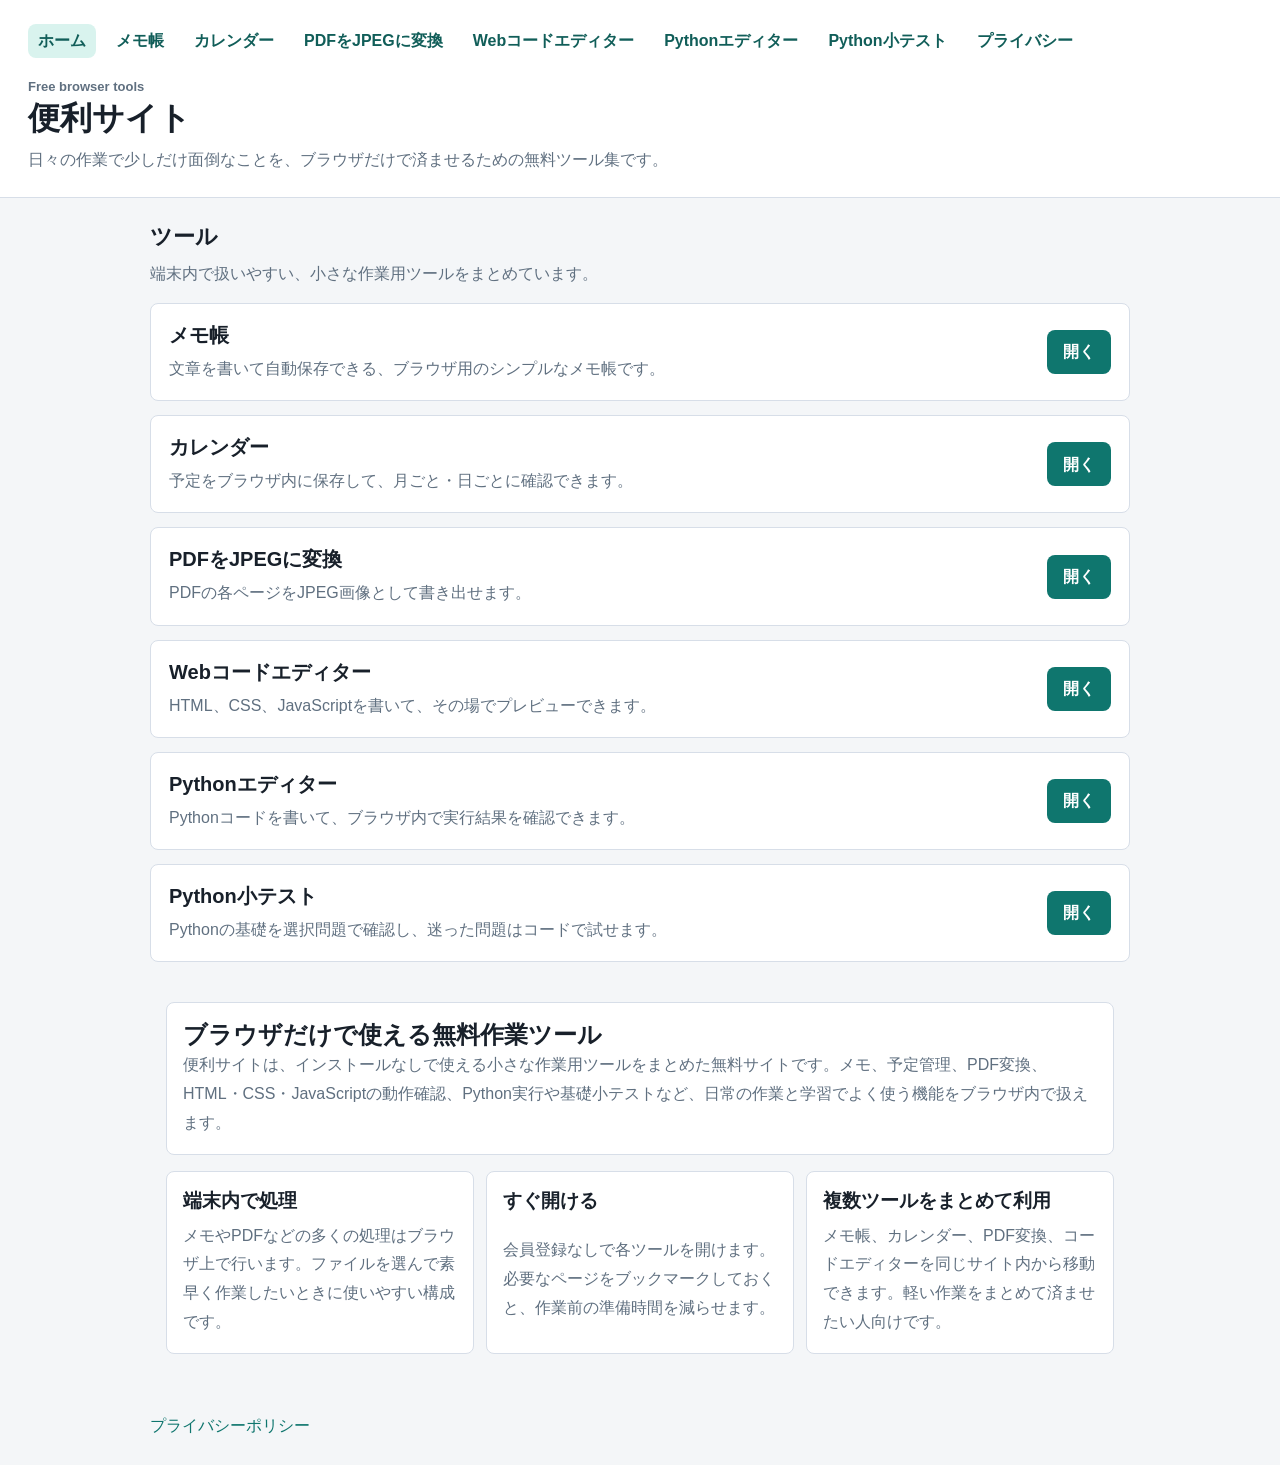
==== commit b23bb1ad: "Move Python quiz to dedicated page" ====
--- a/index.html
+++ b/index.html
@@ -4,12 +4,12 @@
   <meta charset="UTF-8" />
   <meta name="viewport" content="width=device-width, initial-scale=1.0" />
   <title>便利サイト | ブラウザで使える無料ツール集</title>
-  <meta name="description" content="メモ帳、カレンダー、PDFをJPEGに変換、Webコードエディター、Pythonエディターをブラウザだけで使える無料サイトです。入力した内容やPDFは端末内で処理されます。" />
+  <meta name="description" content="メモ帳、カレンダー、PDFをJPEGに変換、Webコードエディター、Pythonエディター、Python小テストをブラウザだけで使える無料サイトです。入力した内容やPDFは端末内で処理されます。" />
   <meta name="robots" content="index, follow" />
   <link rel="canonical" href="https://convenientfunction.com/" />
 
   <meta property="og:title" content="便利サイト | ブラウザで使える無料ツール集" />
-  <meta property="og:description" content="自動保存メモ帳、予定カレンダー、PDFからJPEGへの変換、Webコードエディター、Pythonエディターをブラウザで手軽に使えます。" />
+  <meta property="og:description" content="自動保存メモ帳、予定カレンダー、PDFからJPEGへの変換、Webコードエディター、Pythonエディター、Python小テストをブラウザで手軽に使えます。" />
   <meta property="og:type" content="website" />
   <meta property="og:url" content="https://convenientfunction.com/" />
   <meta property="og:site_name" content="便利サイト" />
@@ -84,6 +84,12 @@
         "position": 5,
         "url": "https://convenientfunction.com/python-editor.html",
         "name": "Pythonエディター"
+      },
+      {
+        "@type": "ListItem",
+        "position": 6,
+        "url": "https://convenientfunction.com/python-quiz.html",
+        "name": "Python小テスト"
       }
     ]
   }
@@ -101,6 +107,7 @@
       <a href="pdf-to-jpeg.html">PDFをJPEGに変換</a>
       <a href="code-editor.html">Webコードエディター</a>
       <a href="python-editor.html">Pythonエディター</a>
+      <a href="python-quiz.html">Python小テスト</a>
       <a href="privacy.html">プライバシー</a>
     </nav>
 
@@ -159,12 +166,20 @@
         </div>
         <a class="button-link" href="python-editor.html">開く</a>
       </article>
+
+      <article class="tool-card">
+        <div>
+          <h3>Python小テスト</h3>
+          <p>Pythonの基礎を選択問題で確認し、迷った問題はコードで試せます。</p>
+        </div>
+        <a class="button-link" href="python-quiz.html">開く</a>
+      </article>
     </section>
 
     <section class="seo-content" aria-labelledby="browser-tools-heading">
       <div class="seo-summary">
         <h2 id="browser-tools-heading">ブラウザだけで使える無料作業ツール</h2>
-        <p>便利サイトは、インストールなしで使える小さな作業用ツールをまとめた無料サイトです。メモ、予定管理、PDF変換、HTML・CSS・JavaScriptの動作確認、Python実行など、日常の作業でよく使う機能をブラウザ内で扱えます。</p>
+        <p>便利サイトは、インストールなしで使える小さな作業用ツールをまとめた無料サイトです。メモ、予定管理、PDF変換、HTML・CSS・JavaScriptの動作確認、Python実行や基礎小テストなど、日常の作業と学習でよく使う機能をブラウザ内で扱えます。</p>
       </div>
 
       <div class="seo-grid" aria-label="便利サイトの特徴">
--- a/style.css
+++ b/style.css
@@ -50,6 +50,9 @@
 
 button,
 .button-link {
+  display: inline-flex;
+  align-items: center;
+  justify-content: center;
   min-height: 44px;
   border: none;
   border-radius: 8px;
@@ -1058,11 +1061,12 @@
   min-height: 0;
   margin: 14px auto 18px;
   display: grid;
-  grid-template-columns: minmax(0, 1.35fr) minmax(340px, 0.65fr);
+  grid-template-columns: minmax(0, 1.35fr) minmax(320px, 0.65fr);
   grid-template-areas:
     "note note"
-    "workspace output";
-  gap: 12px;
+    "workspace output"
+    "workspace learning";
+  gap: 14px;
   align-items: stretch;
 }
 
@@ -1101,7 +1105,8 @@
 }
 
 .python-workspace,
-.python-output-panel {
+.python-output-panel,
+.python-learning-cta {
   min-width: 0;
 }
 
@@ -1230,7 +1235,7 @@
 
 .python-output-panel {
   grid-area: output;
-  height: clamp(360px, calc(100vh - 420px), 560px);
+  height: clamp(320px, calc(100vh - 330px), 620px);
   min-height: 0;
   border: 1px solid var(--line);
   border-radius: 8px;
@@ -1246,7 +1251,7 @@
   max-height: none;
   margin: 0;
   overflow: auto;
-  padding: 14px;
+  padding: 16px;
   background: #0f172a;
   color: #dbeafe;
   font-family: "SFMono-Regular", Consolas, "Liberation Mono", monospace;
@@ -1259,8 +1264,305 @@
 .python-output-panel .tool-note {
   border-top: 1px solid var(--line);
   margin: 0;
+  padding: 10px 12px;
+  background: var(--surface-soft);
+  font-size: 13px;
+  line-height: 1.55;
+}
+
+.python-learning-cta {
+  grid-area: learning;
+  display: grid;
+  grid-template-columns: minmax(0, 1fr) auto;
+  gap: 12px;
+  align-items: center;
+  border: 1px solid var(--line);
+  border-radius: 8px;
+  background: var(--surface);
+  padding: 14px;
+}
+
+.python-learning-cta h2 {
+  margin: 0 0 4px;
+  font-size: 18px;
+}
+
+.python-learning-cta p {
+  margin: 0;
+  color: var(--muted);
+  font-size: 14px;
+  line-height: 1.65;
+}
+
+.python-learning-actions {
+  display: flex;
+  flex-wrap: wrap;
+  justify-content: flex-end;
+  gap: 8px;
+}
+
+.python-learning-main {
+  width: min(1080px, calc(100% - 32px));
+  margin: 24px auto 30px;
+  display: grid;
+  gap: 18px;
+}
+
+.learning-hero,
+.learning-next {
+  border: 1px solid var(--line);
+  border-radius: 8px;
+  background: var(--surface);
+  padding: 18px;
+}
+
+.learning-hero {
+  display: grid;
+  grid-template-columns: minmax(0, 1fr) auto;
+  gap: 16px;
+  align-items: center;
+}
+
+.learning-hero h2,
+.learning-next h2,
+.learning-step h3 {
+  margin: 0;
+}
+
+.learning-hero p,
+.learning-step p,
+.learning-next li {
+  color: var(--muted);
+  line-height: 1.75;
+}
+
+.learning-hero p {
+  margin: 8px 0 0;
+}
+
+.learning-next p {
+  margin: 8px 0 0;
+  color: var(--muted);
+  line-height: 1.75;
+}
+
+.learning-next .button-link {
+  margin-top: 14px;
+}
+
+.learning-steps {
+  display: grid;
+  gap: 12px;
+}
+
+.learning-runner {
+  display: grid;
+  gap: 12px;
+}
+
+.learning-runner-grid {
+  display: grid;
+  grid-template-columns: minmax(0, 1.15fr) minmax(320px, 0.85fr);
+  gap: 14px;
+  align-items: stretch;
+}
+
+.learning-runner-grid .python-workspace,
+.learning-runner-grid .python-output-panel {
+  grid-area: auto;
+  min-width: 0;
+}
+
+.learning-runner-grid .python-output-panel {
+  height: clamp(320px, 44vh, 560px);
+}
+
+.learning-runner .code-toolbar {
+  align-items: flex-start;
+}
+
+.learning-runner .toggle-control {
+  flex: 0 0 auto;
+  white-space: nowrap;
+}
+
+.learning-runner .code-actions {
+  flex: 1 1 360px;
+}
+
+.learning-step {
+  display: grid;
+  grid-template-columns: 54px minmax(0, 1fr) auto;
+  gap: 14px;
+  align-items: start;
+  border: 1px solid var(--line);
+  border-radius: 8px;
+  background: var(--surface);
+  padding: 16px;
+}
+
+.step-number {
+  margin: 0;
+  color: var(--accent-dark);
+  font-size: 14px;
+  font-weight: 800;
+}
+
+.learning-step p {
+  margin: 6px 0 0;
+}
+
+.learning-step pre {
+  margin: 10px 0 0;
+  overflow: auto;
+  border-radius: 8px;
+  background: #0f172a;
+  color: #dbeafe;
   padding: 12px;
+  font-family: "SFMono-Regular", Consolas, "Liberation Mono", monospace;
+  font-size: 13px;
+  line-height: 1.55;
+}
+
+.learning-quiz {
+  display: grid;
+  gap: 14px;
+}
+
+.quiz-heading {
+  display: grid;
+  grid-template-columns: minmax(0, 1fr) auto;
+  gap: 12px;
+  align-items: end;
+}
+
+.quiz-heading h2 {
+  margin: 0;
+}
+
+.quiz-heading p {
+  margin: 6px 0 0;
+  color: var(--muted);
+  line-height: 1.7;
+}
+
+.quiz-score {
+  margin: 0;
+  border: 1px solid #bfdbfe;
+  border-radius: 8px;
+  background: #eff6ff;
+  color: #1d4ed8;
+  padding: 10px 12px;
+  font-weight: 800;
+  white-space: nowrap;
+}
+
+.quiz-grid {
+  display: grid;
+  grid-template-columns: repeat(2, minmax(0, 1fr));
+  gap: 12px;
+}
+
+.quiz-card {
+  display: grid;
+  align-content: start;
+  gap: 12px;
+  border: 1px solid var(--line);
+  border-radius: 8px;
+  background: var(--surface);
+  padding: 16px;
+}
+
+.quiz-question-row {
+  display: grid;
+  grid-template-columns: 42px minmax(0, 1fr);
+  gap: 12px;
+  align-items: start;
+}
+
+.quiz-card h3 {
+  margin: 0;
+}
+
+.quiz-card p {
+  margin: 6px 0 0;
+  color: var(--muted);
+  line-height: 1.65;
+}
+
+.quiz-card pre {
+  margin: 0;
+  overflow: auto;
+  border-radius: 8px;
+  background: #0f172a;
+  color: #dbeafe;
+  padding: 12px;
+  font-family: "SFMono-Regular", Consolas, "Liberation Mono", monospace;
+  font-size: 13px;
+  line-height: 1.55;
+}
+
+.quiz-options {
+  display: grid;
+  grid-template-columns: repeat(3, minmax(0, 1fr));
+  gap: 8px;
+}
+
+button.quiz-choice {
+  justify-content: flex-start;
+  width: 100%;
+  border: 1px solid var(--line);
   background: var(--surface-soft);
+  color: var(--text);
+  text-align: left;
+  box-shadow: none;
+}
+
+button.quiz-choice:hover,
+button.quiz-choice.is-selected {
+  background: #e0f2fe;
+  color: #075985;
+}
+
+button.quiz-choice.is-correct {
+  border-color: #22c55e;
+  background: #dcfce7;
+  color: #166534;
+}
+
+button.quiz-choice.is-incorrect {
+  border-color: #ef4444;
+  background: #fee2e2;
+  color: #991b1b;
+}
+
+.quiz-result {
+  border-left: 4px solid #94a3b8;
+  border-radius: 8px;
+  background: var(--surface-soft);
+  padding: 10px 12px;
+}
+
+.quiz-result.is-correct {
+  border-left-color: #22c55e;
+  background: #f0fdf4;
+  color: #166534;
+}
+
+.quiz-result.is-incorrect {
+  border-left-color: #ef4444;
+  background: #fff1f2;
+  color: #991b1b;
+}
+
+.quiz-card .secondary-button,
+.quiz-reset {
+  justify-self: start;
+}
+
+.learning-next ul {
+  margin: 10px 0 0;
+  padding-left: 22px;
 }
 
 @media (max-width: 1080px) {
@@ -1273,7 +1575,16 @@
     grid-template-areas:
       "note"
       "workspace"
-      "output";
+      "output"
+      "learning";
+  }
+
+  .learning-runner-grid {
+    grid-template-columns: 1fr;
+  }
+
+  .quiz-grid {
+    grid-template-columns: 1fr;
   }
 
   .code-editor-grid {
@@ -1387,6 +1698,7 @@
   .content-main,
   .converter-main,
   .calendar-main,
+  .python-learning-main,
   .site-footer {
     width: min(100% - 24px, 980px);
     margin-top: 16px;
@@ -1416,6 +1728,31 @@
     align-items: stretch;
   }
 
+  .learning-hero,
+  .quiz-heading,
+  .learning-step,
+  .python-learning-cta {
+    grid-template-columns: 1fr;
+  }
+
+  .learning-step .button-link,
+  .learning-step button,
+  .python-learning-actions,
+  .python-learning-actions .button-link,
+  .quiz-card .secondary-button,
+  .quiz-reset,
+  .python-learning-cta .button-link {
+    width: 100%;
+  }
+
+  .python-learning-actions {
+    justify-content: stretch;
+  }
+
+  .quiz-options {
+    grid-template-columns: 1fr;
+  }
+
   .calendar-toolbar,
   .day-panel-header,
   .google-sync-header {
@@ -1642,6 +1979,7 @@
   .content-main,
   .converter-main,
   .calendar-main,
+  .python-learning-main,
   .site-footer,
   .code-editor-main,
   .python-editor-main {
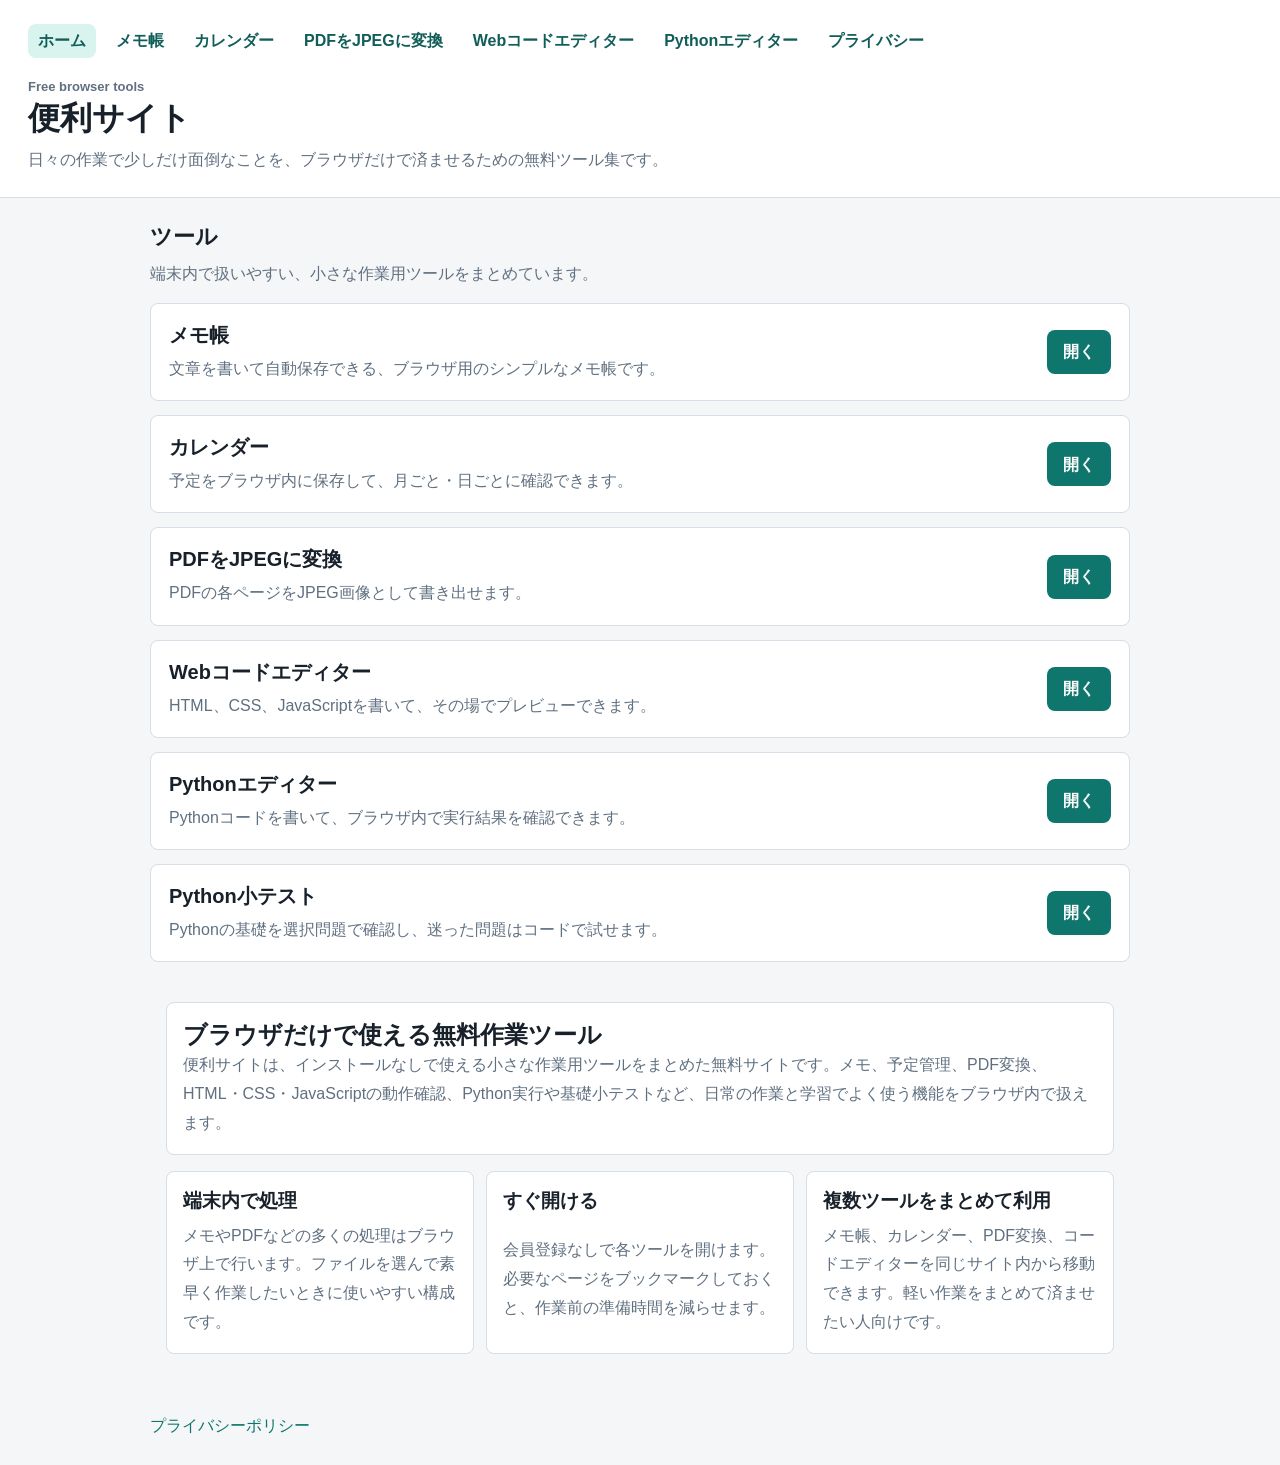
==== commit f4afb4b5: "Remove quiz link from top navigation" ====
--- a/index.html
+++ b/index.html
@@ -107,7 +107,6 @@
       <a href="pdf-to-jpeg.html">PDFをJPEGに変換</a>
       <a href="code-editor.html">Webコードエディター</a>
       <a href="python-editor.html">Pythonエディター</a>
-      <a href="python-quiz.html">Python小テスト</a>
       <a href="privacy.html">プライバシー</a>
     </nav>
 
--- a/style.css
+++ b/style.css
@@ -32,6 +32,10 @@
   overflow-x: hidden;
 }
 
+[hidden] {
+  display: none !important;
+}
+
 a {
   color: var(--accent);
   text-decoration: none;
@@ -1429,6 +1433,116 @@
   gap: 14px;
 }
 
+.learning-code-quiz {
+  display: grid;
+  gap: 14px;
+}
+
+.quiz-mode-selector {
+  display: grid;
+  grid-template-columns: minmax(0, 1fr) minmax(320px, 0.75fr);
+  gap: 16px;
+  align-items: center;
+  border: 1px solid var(--line);
+  border-radius: 8px;
+  background: var(--surface);
+  padding: 18px;
+}
+
+.quiz-unit-selector {
+  display: grid;
+  gap: 14px;
+  border: 1px solid var(--line);
+  border-radius: 8px;
+  background: var(--surface);
+  padding: 18px;
+}
+
+.quiz-mode-selector h2 {
+  margin: 2px 0 0;
+}
+
+.quiz-unit-selector h2 {
+  margin: 2px 0 0;
+}
+
+.quiz-mode-selector p:not(.eyebrow) {
+  margin: 8px 0 0;
+  color: var(--muted);
+  line-height: 1.7;
+}
+
+.quiz-unit-selector p:not(.eyebrow) {
+  margin: 8px 0 0;
+  color: var(--muted);
+  line-height: 1.7;
+}
+
+.quiz-mode-buttons {
+  display: grid;
+  grid-template-columns: repeat(2, minmax(0, 1fr));
+  gap: 10px;
+}
+
+.quiz-unit-buttons {
+  display: flex;
+  flex-wrap: wrap;
+  gap: 8px;
+}
+
+button.quiz-mode-button {
+  display: grid;
+  justify-items: start;
+  gap: 4px;
+  width: 100%;
+  min-height: 76px;
+  border: 1px solid var(--line);
+  background: var(--surface-soft);
+  color: var(--text);
+  text-align: left;
+  box-shadow: none;
+}
+
+button.quiz-unit-button {
+  min-height: 44px;
+  border: 1px solid var(--line);
+  border-radius: 8px;
+  background: var(--surface-soft);
+  color: var(--text);
+  box-shadow: none;
+  font-size: 14px;
+  font-weight: 800;
+}
+
+button.quiz-mode-button span {
+  font-size: 18px;
+  font-weight: 900;
+}
+
+button.quiz-mode-button small {
+  color: var(--muted);
+  font-size: 13px;
+  font-weight: 700;
+}
+
+button.quiz-mode-button:hover,
+button.quiz-mode-button.is-active {
+  border-color: #0f766e;
+  background: #ccfbf1;
+  color: #064e3b;
+}
+
+button.quiz-unit-button:hover,
+button.quiz-unit-button.is-active {
+  border-color: #0f766e;
+  background: #ccfbf1;
+  color: #064e3b;
+}
+
+button.quiz-mode-button.is-active small {
+  color: #0f766e;
+}
+
 .quiz-heading {
   display: grid;
   grid-template-columns: minmax(0, 1fr) auto;
@@ -1555,6 +1669,62 @@
   color: #991b1b;
 }
 
+.code-answer-label {
+  display: grid;
+  gap: 8px;
+  color: var(--text);
+  font-weight: 800;
+}
+
+.code-answer-label span {
+  font-size: 14px;
+}
+
+.code-answer-input {
+  width: 100%;
+  min-height: 74px;
+  resize: vertical;
+  border: 1px solid var(--line);
+  border-radius: 8px;
+  background: #0f172a;
+  color: #f8fafc;
+  padding: 12px;
+  font-family: "SFMono-Regular", Consolas, "Liberation Mono", monospace;
+  font-size: 15px;
+  line-height: 1.55;
+  outline: none;
+}
+
+.code-answer-input::placeholder {
+  color: #94a3b8;
+}
+
+.code-answer-input:focus {
+  border-color: #0f766e;
+  box-shadow: 0 0 0 3px rgba(15, 118, 110, 0.16);
+}
+
+.code-answer-input.is-correct {
+  border-color: #22c55e;
+  box-shadow: 0 0 0 3px rgba(34, 197, 94, 0.18);
+}
+
+.code-answer-input.is-incorrect {
+  border-color: #ef4444;
+  box-shadow: 0 0 0 3px rgba(239, 68, 68, 0.16);
+}
+
+.code-quiz-actions {
+  display: flex;
+  flex-wrap: wrap;
+  gap: 8px;
+  align-items: center;
+}
+
+.code-quiz-actions .secondary-button {
+  justify-self: auto;
+}
+
 .quiz-card .secondary-button,
 .quiz-reset {
   justify-self: start;
@@ -1580,6 +1750,10 @@
   }
 
   .learning-runner-grid {
+    grid-template-columns: 1fr;
+  }
+
+  .quiz-mode-selector {
     grid-template-columns: 1fr;
   }
 
@@ -1751,6 +1925,20 @@
 
   .quiz-options {
     grid-template-columns: 1fr;
+  }
+
+  .quiz-mode-buttons {
+    grid-template-columns: 1fr;
+  }
+
+  .quiz-unit-buttons,
+  .quiz-unit-buttons button {
+    width: 100%;
+  }
+
+  .code-quiz-actions,
+  .code-quiz-actions button {
+    width: 100%;
   }
 
   .calendar-toolbar,
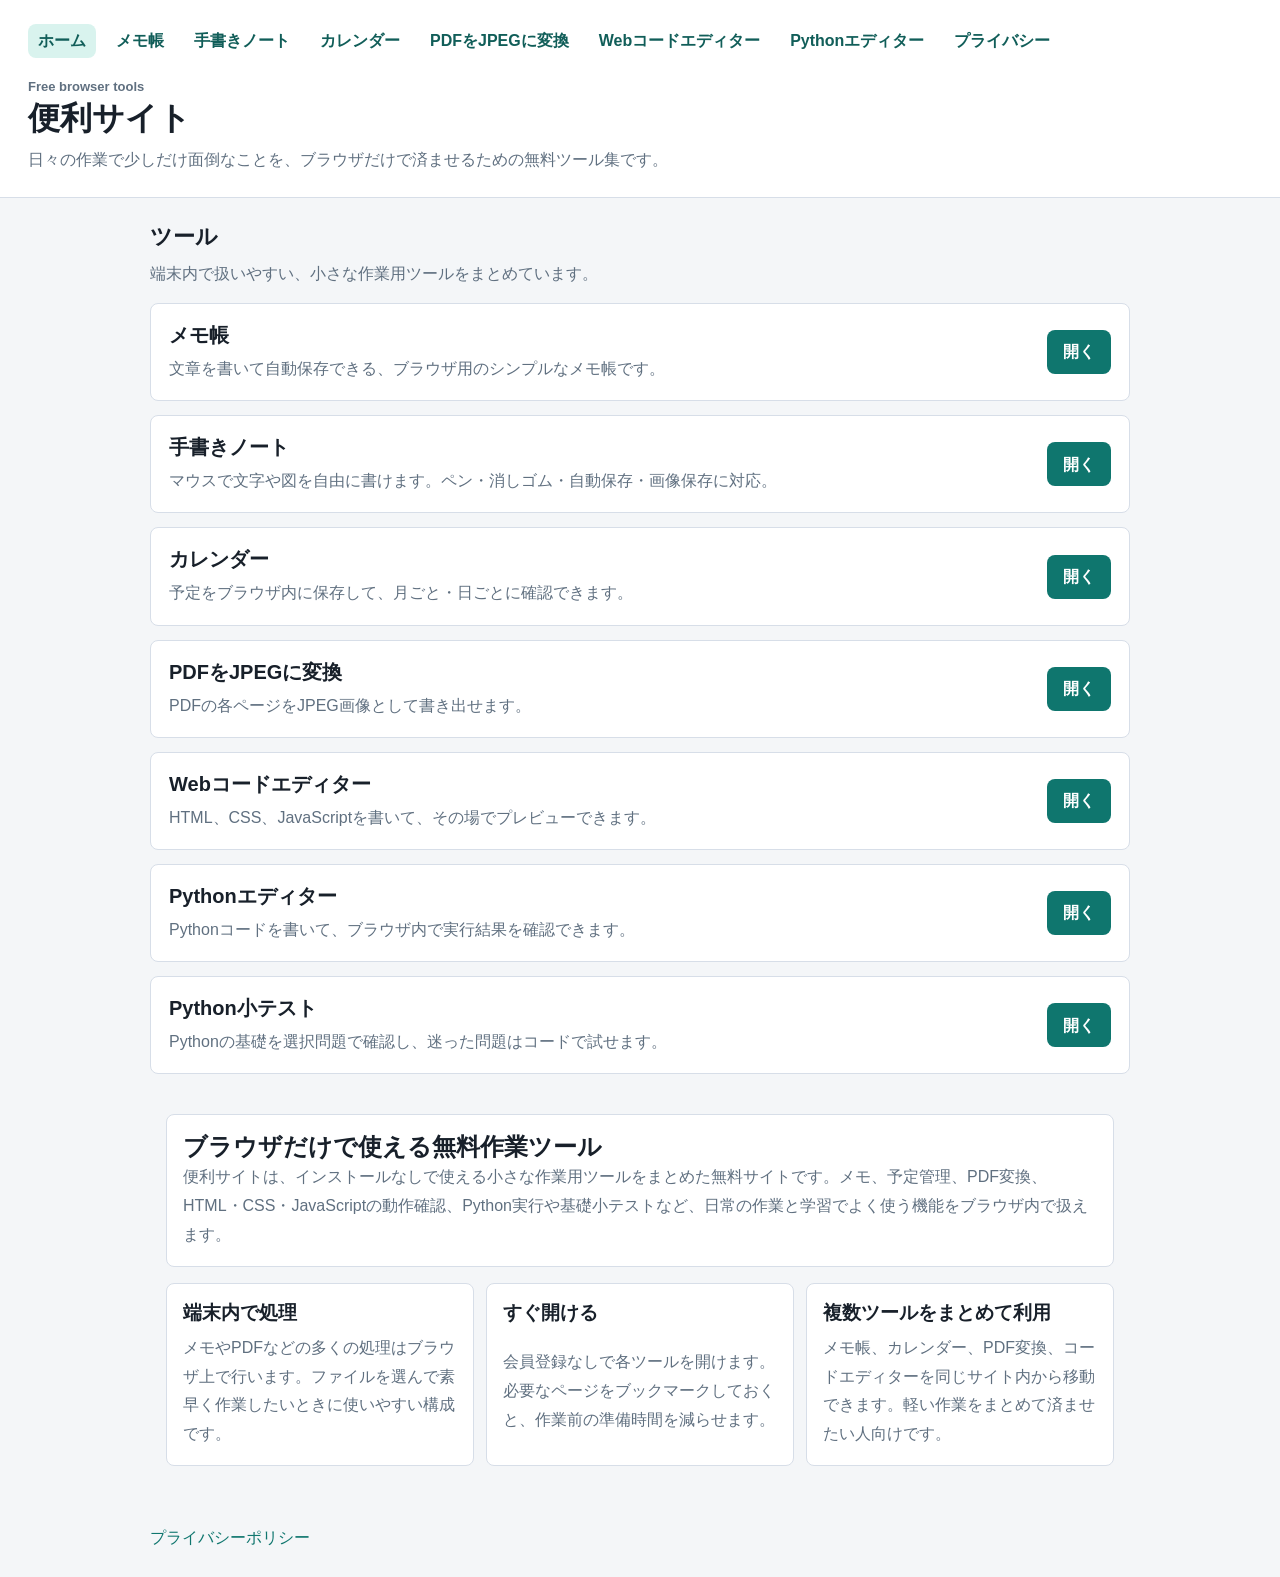
==== commit 4b9451d3: "便利サイトに手書きノートを追加" ====
--- a/index.html
+++ b/index.html
@@ -4,12 +4,12 @@
   <meta charset="UTF-8" />
   <meta name="viewport" content="width=device-width, initial-scale=1.0" />
   <title>便利サイト | ブラウザで使える無料ツール集</title>
-  <meta name="description" content="メモ帳、カレンダー、PDFをJPEGに変換、Webコードエディター、Pythonエディター、Python小テストをブラウザだけで使える無料サイトです。入力した内容やPDFは端末内で処理されます。" />
+  <meta name="description" content="メモ帳、手書きノート、カレンダー、PDFをJPEGに変換、Webコードエディター、Pythonエディター、Python小テストをブラウザだけで使える無料サイトです。入力した内容やPDFは端末内で処理されます。" />
   <meta name="robots" content="index, follow" />
   <link rel="canonical" href="https://convenientfunction.com/" />
 
   <meta property="og:title" content="便利サイト | ブラウザで使える無料ツール集" />
-  <meta property="og:description" content="自動保存メモ帳、予定カレンダー、PDFからJPEGへの変換、Webコードエディター、Pythonエディター、Python小テストをブラウザで手軽に使えます。" />
+  <meta property="og:description" content="自動保存メモ帳、手書きノート、予定カレンダー、PDFからJPEGへの変換、Webコードエディター、Pythonエディター、Python小テストをブラウザで手軽に使えます。" />
   <meta property="og:type" content="website" />
   <meta property="og:url" content="https://convenientfunction.com/" />
   <meta property="og:site_name" content="便利サイト" />
@@ -64,30 +64,36 @@
       {
         "@type": "ListItem",
         "position": 2,
+        "url": "https://convenientfunction.com/handwriting/",
+        "name": "手書きノート"
+      },
+      {
+        "@type": "ListItem",
+        "position": 3,
         "url": "https://convenientfunction.com/calendar.html",
         "name": "カレンダー"
       },
       {
         "@type": "ListItem",
-        "position": 3,
+        "position": 4,
         "url": "https://convenientfunction.com/pdf-to-jpeg.html",
         "name": "PDFをJPEGに変換"
       },
       {
         "@type": "ListItem",
-        "position": 4,
+        "position": 5,
         "url": "https://convenientfunction.com/code-editor.html",
         "name": "Webコードエディター"
       },
       {
         "@type": "ListItem",
-        "position": 5,
+        "position": 6,
         "url": "https://convenientfunction.com/python-editor.html",
         "name": "Pythonエディター"
       },
       {
         "@type": "ListItem",
-        "position": 6,
+        "position": 7,
         "url": "https://convenientfunction.com/python-quiz.html",
         "name": "Python小テスト"
       }
@@ -103,6 +109,7 @@
     <nav class="site-nav" aria-label="主要ナビゲーション">
       <a href="./" aria-current="page">ホーム</a>
       <a href="memo/">メモ帳</a>
+      <a href="handwriting/">手書きノート</a>
       <a href="calendar.html">カレンダー</a>
       <a href="pdf-to-jpeg.html">PDFをJPEGに変換</a>
       <a href="code-editor.html">Webコードエディター</a>
@@ -132,6 +139,14 @@
           <p>文章を書いて自動保存できる、ブラウザ用のシンプルなメモ帳です。</p>
         </div>
         <a class="button-link" href="memo/">開く</a>
+      </article>
+
+      <article class="tool-card">
+        <div>
+          <h3>手書きノート</h3>
+          <p>マウスで文字や図を自由に書けます。ペン・消しゴム・自動保存・画像保存に対応。</p>
+        </div>
+        <a class="button-link" href="handwriting/">開く</a>
       </article>
 
       <article class="tool-card">
--- a/style.css
+++ b/style.css
@@ -1438,6 +1438,82 @@
   gap: 14px;
 }
 
+.exam-problem-set {
+  display: grid;
+  gap: 14px;
+}
+
+.exam-problem-grid {
+  display: grid;
+  gap: 14px;
+}
+
+.exam-problem-card {
+  display: grid;
+  gap: 12px;
+  border: 1px solid var(--line);
+  border-radius: 8px;
+  background: var(--surface);
+  padding: 18px;
+}
+
+.exam-problem-card h3 {
+  margin: 0;
+}
+
+.exam-problem-card h4 {
+  margin: 4px 0 0;
+  color: var(--text);
+  font-size: 17px;
+}
+
+.exam-problem-card p {
+  margin: 6px 0 0;
+  color: var(--text);
+  line-height: 1.8;
+}
+
+.exam-problem-card code {
+  border-radius: 5px;
+  background: #f1f5f9;
+  color: var(--text);
+  padding: 2px 5px;
+  font-family: "SFMono-Regular", Consolas, "Liberation Mono", monospace;
+  font-size: 0.94em;
+}
+
+.exam-problem-card pre {
+  margin: 0;
+  overflow: auto;
+  border-radius: 8px;
+  background: #0f172a;
+  color: #dbeafe;
+  padding: 12px;
+  font-family: "SFMono-Regular", Consolas, "Liberation Mono", monospace;
+  font-size: 13px;
+  line-height: 1.55;
+}
+
+.exam-problem-card pre code {
+  background: transparent;
+  color: inherit;
+  padding: 0;
+  font-size: inherit;
+}
+
+.exam-problem-card .secondary-button {
+  justify-self: start;
+}
+
+.exam-condition-list {
+  display: grid;
+  gap: 6px;
+  margin: 0;
+  padding-left: 22px;
+  color: var(--text);
+  line-height: 1.7;
+}
+
 .quiz-mode-selector {
   display: grid;
   grid-template-columns: minmax(0, 1fr) minmax(320px, 0.75fr);
